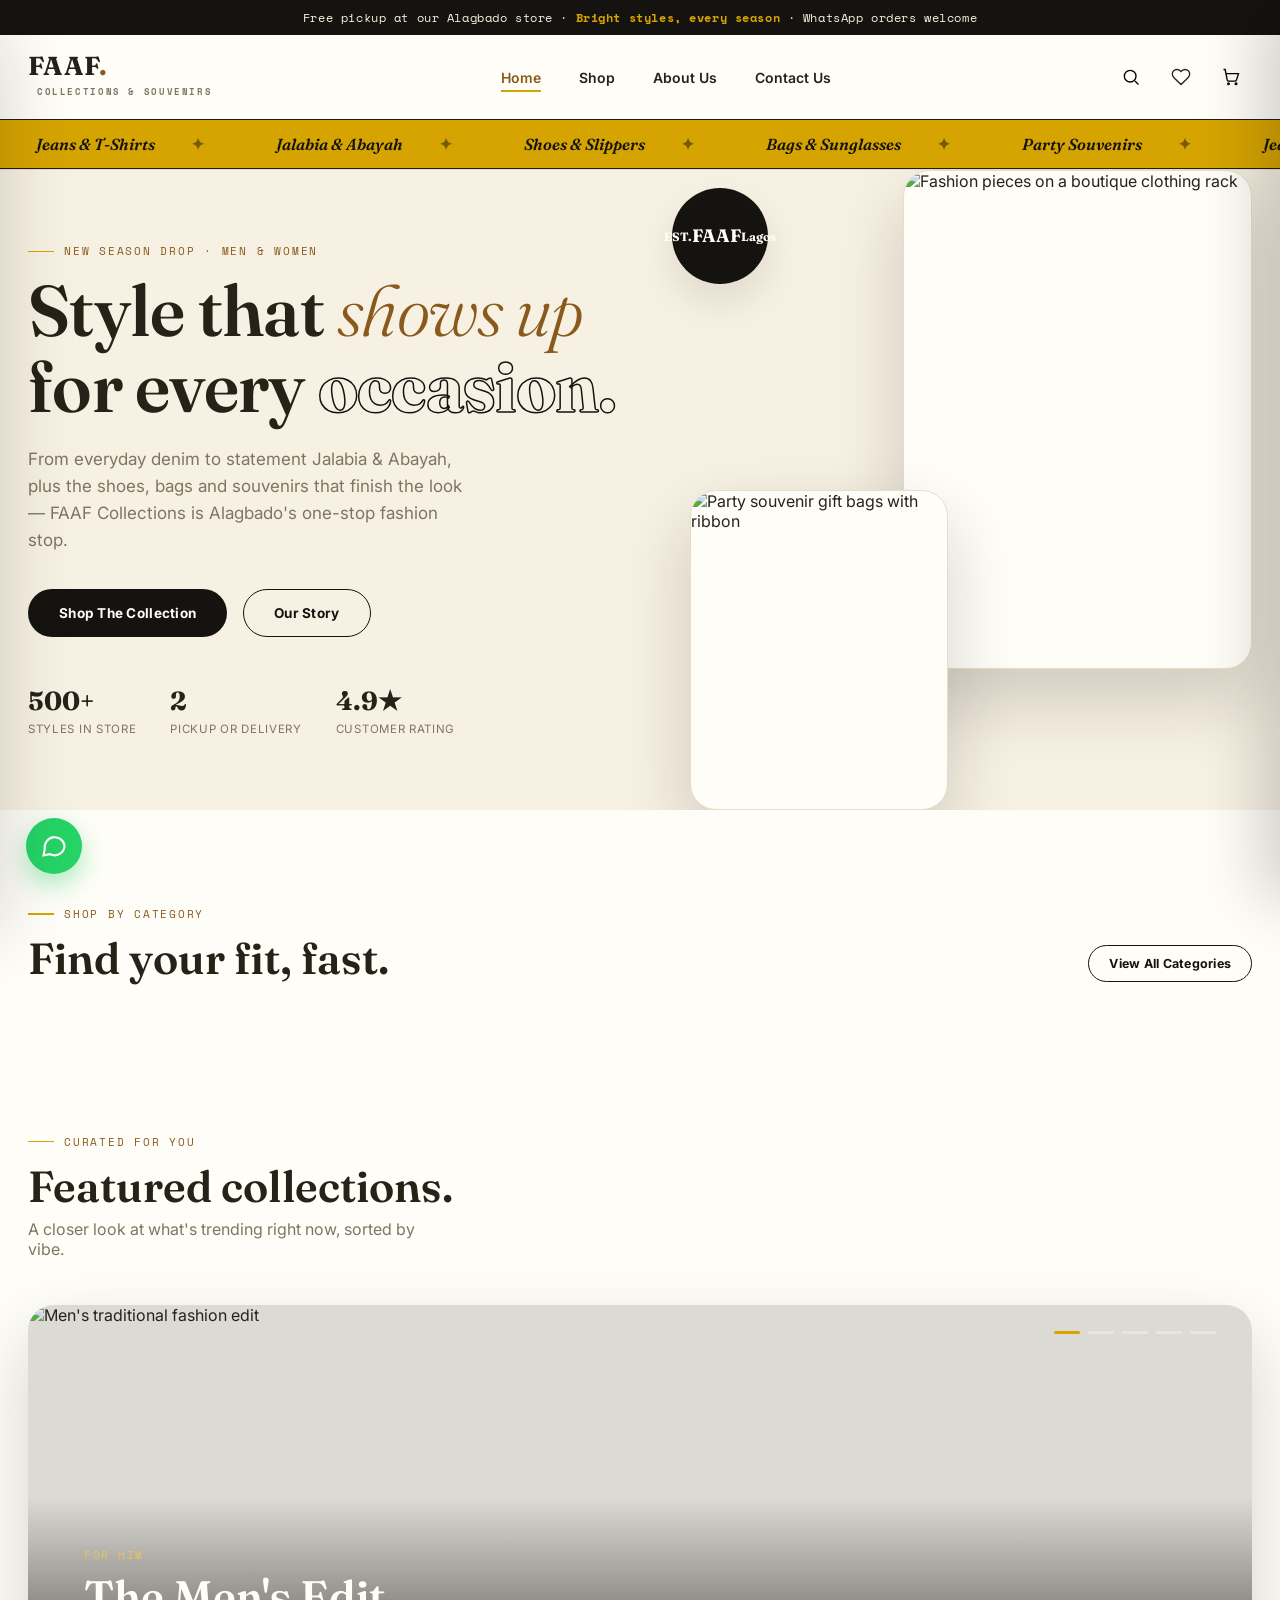
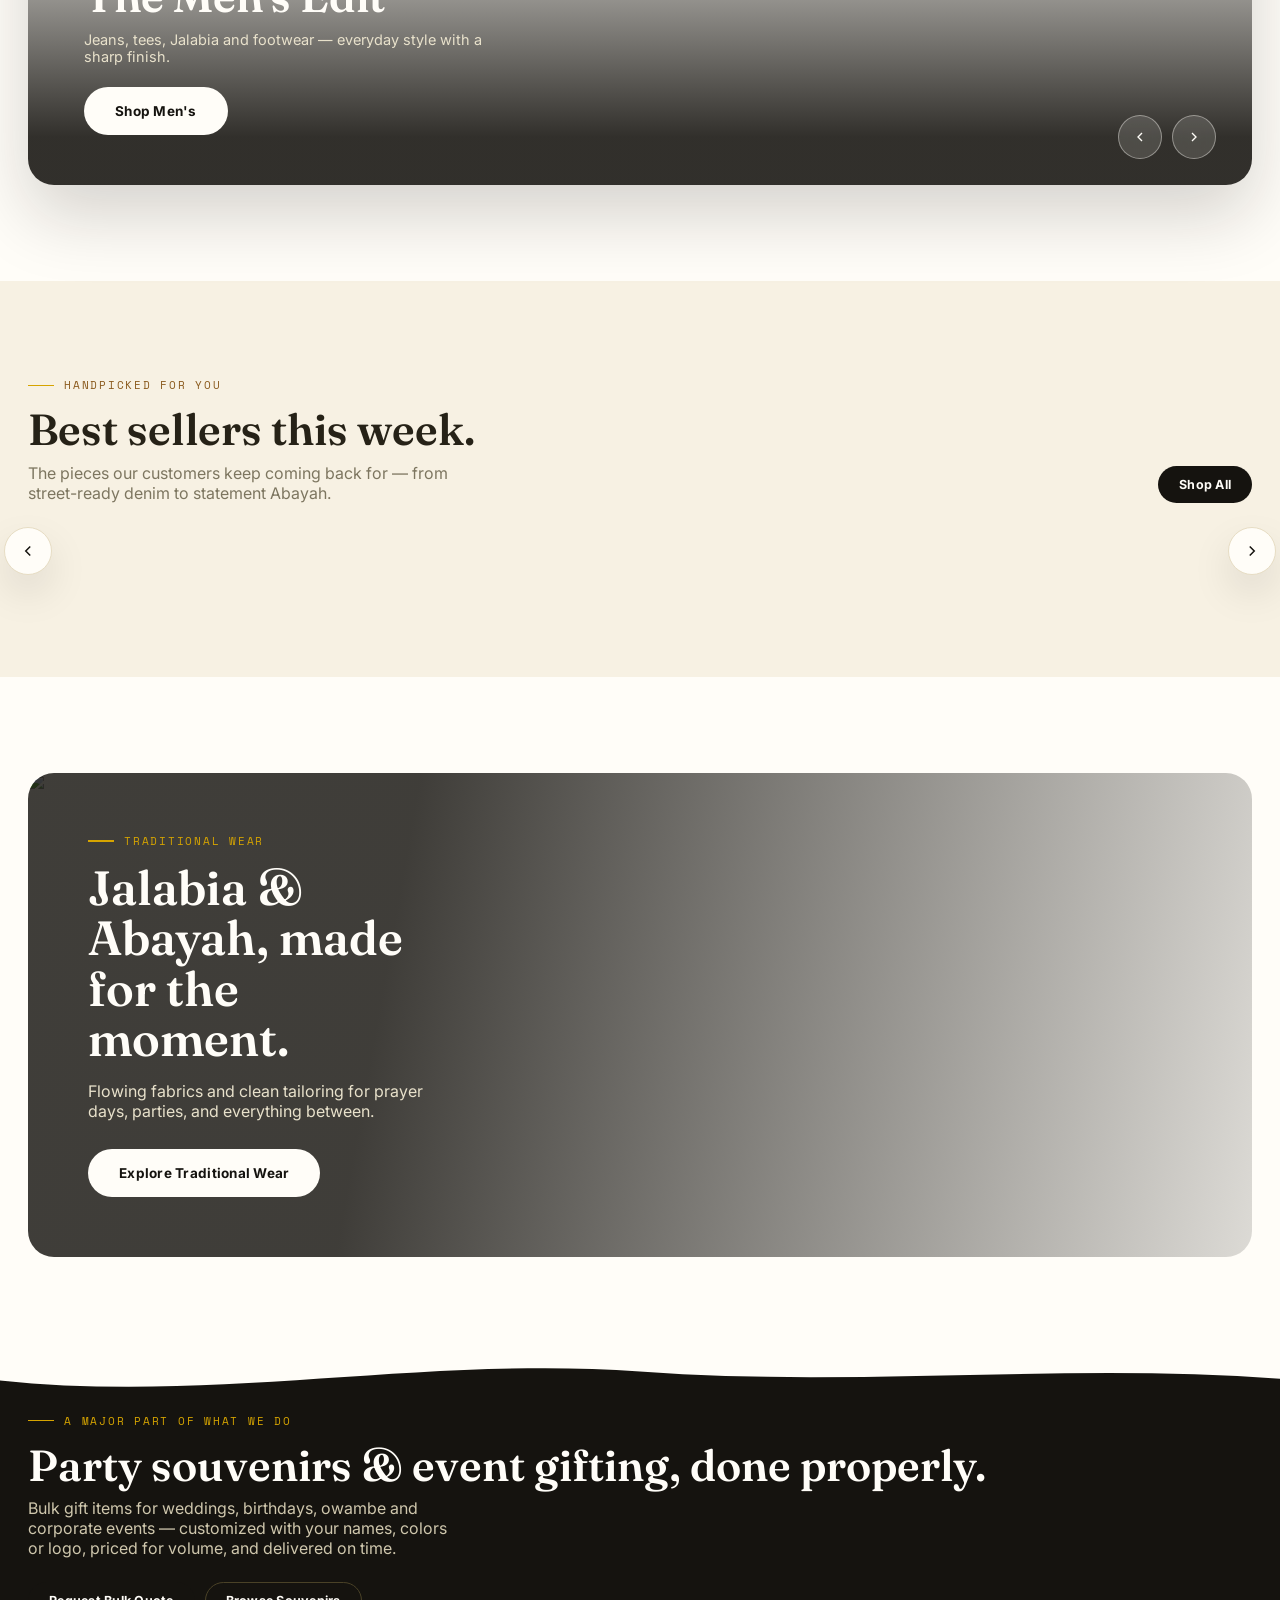
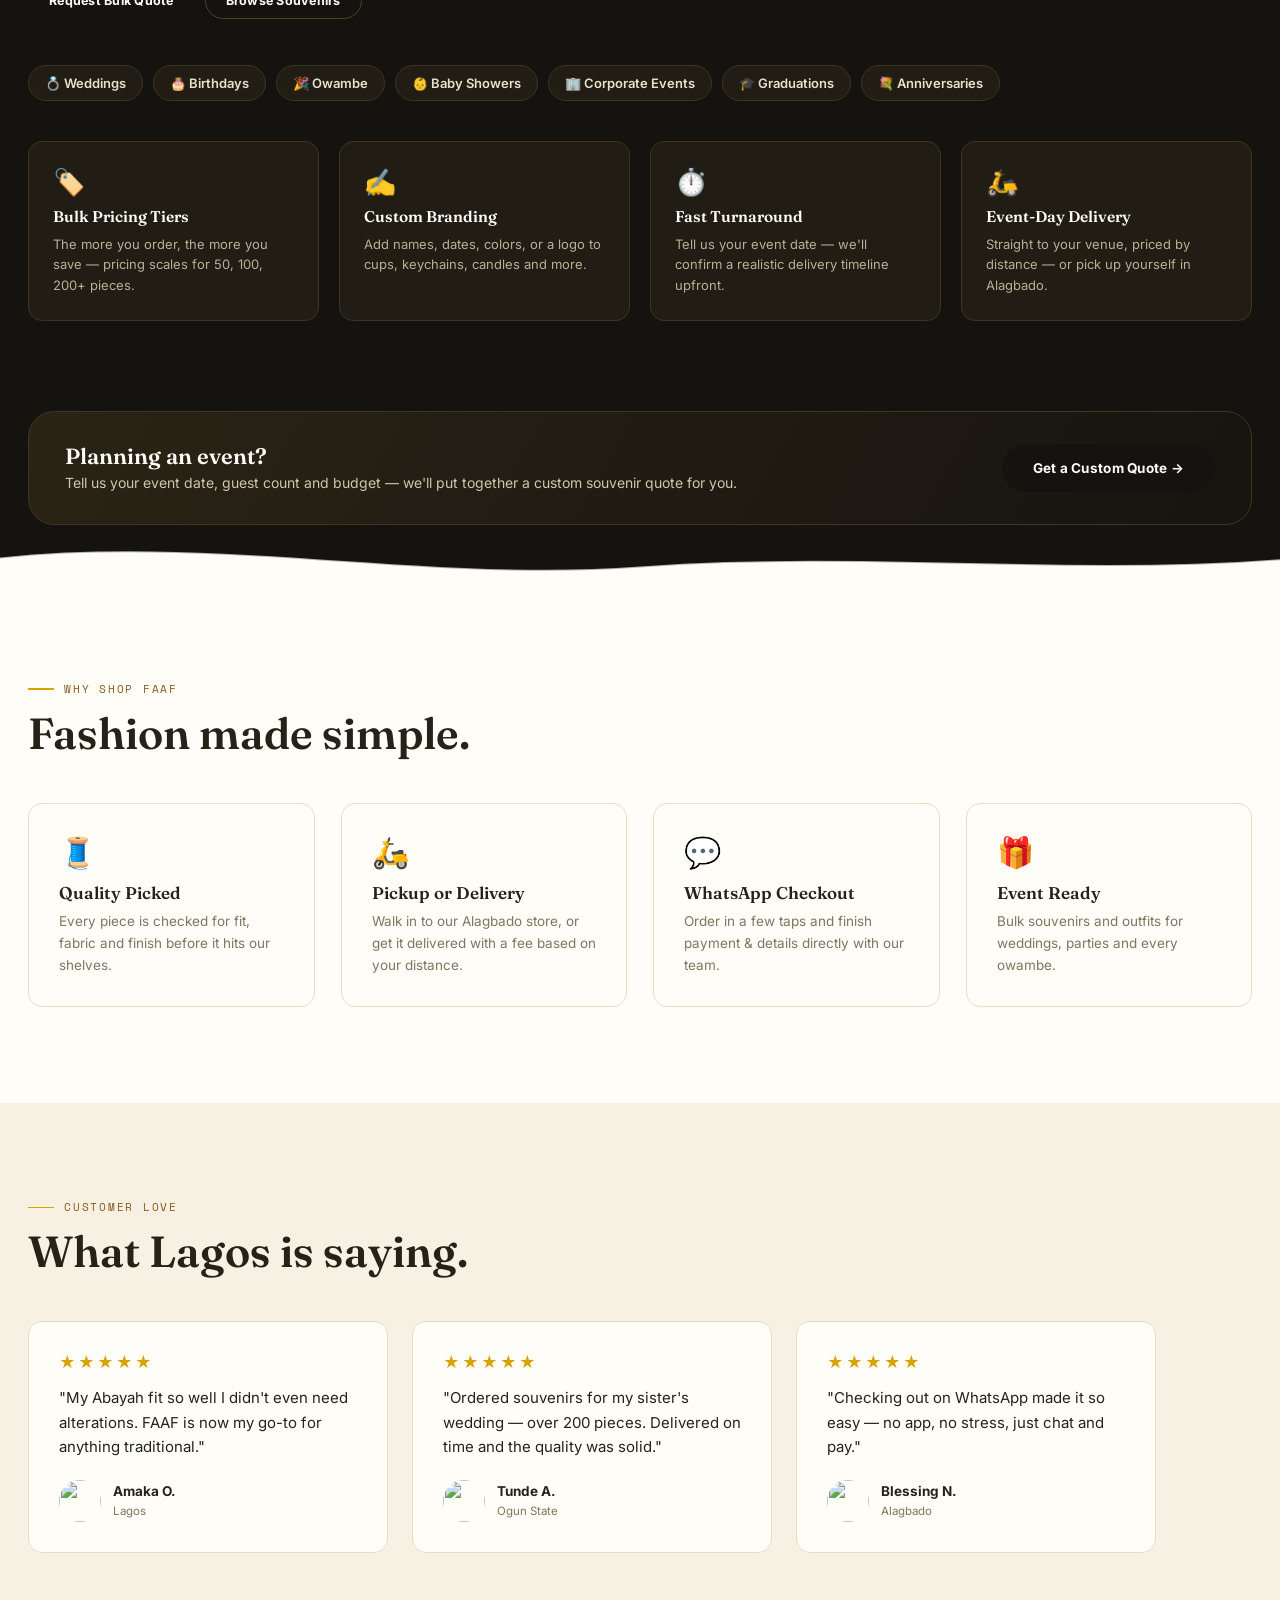
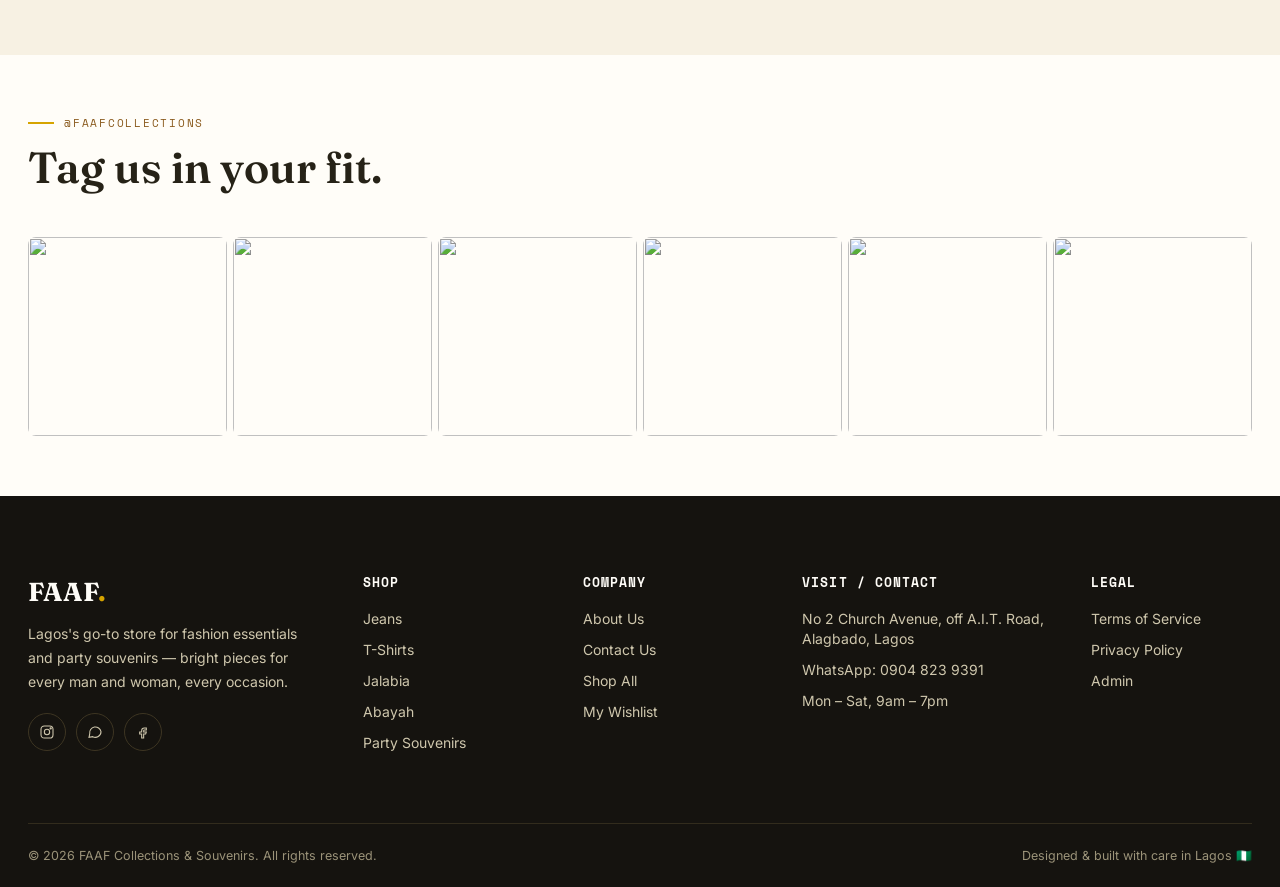
==== index.html @ 75ab6ef8 "Initial commit: Add website files" ====
<!DOCTYPE html>
<html lang="en">
<head>
<meta charset="UTF-8">
<meta name="viewport" content="width=device-width, initial-scale=1.0">
<title>FAAF Collections & Souvenirs — Fashion, Footwear & Party Souvenirs in Lagos</title>
<meta name="description" content="Shop jeans, t-shirts, jalabia, abayah, shoes, bags, sunglasses and party souvenirs for men and women. Pickup in Alagbado, Lagos or get it delivered.">
<link rel="icon" type="image/svg+xml" href="assets/images/favicon.svg">
<meta name="ga-measurement-id" content=""> <!-- paste your GA4 Measurement ID here, e.g. G-XXXXXXXXXX, to enable analytics -->
<link rel="preconnect" href="https://fonts.googleapis.com">
<link rel="stylesheet" href="assets/css/style.css">
</head>
<body>

<div class="page-loader" id="pageLoader">
  <div class="loader-mark">FAAF<span>.</span></div>
</div>

<div id="site-header" data-active="home"></div>

<!-- ============ HERO ============ -->
<section class="hero">
  <div class="container hero-grid">
    <div class="hero-copy">
      <div class="eyebrow">New Season Drop · Men &amp; Women</div>
      <h1>Style that <em>shows up</em><br>for every <span class="outline">occasion.</span></h1>
      <p class="lede">From everyday denim to statement Jalabia &amp; Abayah, plus the shoes, bags and souvenirs that finish the look — FAAF Collections is Alagbado's one-stop fashion stop.</p>
      <div class="hero-actions">
        <a href="shop.html" class="btn btn-gold">Shop The Collection</a>
        <a href="about.html" class="btn btn-outline">Our Story</a>
      </div>
      <div class="hero-stats">
        <div><b data-count-to="500" data-suffix="+">0+</b><span>Styles In Store</span></div>
        <div><b data-count-to="2" data-suffix="">0</b><span>Pickup or Delivery</span></div>
        <div><b data-count-to="4.9" data-suffix="★">0★</b><span>Customer Rating</span></div>
      </div>
    </div>
    <div class="hero-visual">
      <div class="hero-badge">EST.<b>FAAF</b>Lagos</div>
      <div class="hero-card c1"><img src="https://images.unsplash.com/photo-1445205170230-053b83016050?auto=format&fit=crop&w=900&q=80" alt="Fashion pieces on a boutique clothing rack"></div>
      <div class="hero-card c2"><img src="https://images.unsplash.com/photo-1765317269952-82ca1acdd2ca?auto=format&fit=crop&w=700&q=80" alt="Party souvenir gift bags with ribbon"></div>
    </div>
  </div>
</section>

<!-- ============ CATEGORIES ============ -->
<section class="section">
  <div class="container">
    <div class="section-head reveal">
      <div>
        <div class="eyebrow">Shop By Category</div>
        <h2>Find your fit, fast.</h2>
      </div>
      <a href="shop.html" class="btn btn-outline btn-sm">View All Categories</a>
    </div>
    <div class="cat-scroll reveal stagger-grid" id="categoryScroll">
      <!-- populated by JS -->
    </div>
  </div>
</section>

<!-- ============ FEATURED COLLECTIONS CAROUSEL ============ -->
<section class="section" style="padding-top:0;">
  <div class="container">
    <div class="section-head reveal">
      <div>
        <div class="eyebrow">Curated For You</div>
        <h2>Featured collections.</h2>
        <p>A closer look at what's trending right now, sorted by vibe.</p>
      </div>
    </div>
    <div class="collections-carousel reveal" id="collectionsCarousel">
      <div class="collection-slide active">
        <img src="https://images.unsplash.com/photo-1648329008114-bce0ec0b5950?auto=format&fit=crop&w=1400&q=80" alt="Men's traditional fashion edit">
        <div class="cs-content">
          <div class="cs-tag">For Him</div>
          <h3>The Men's Edit</h3>
          <p>Jeans, tees, Jalabia and footwear — everyday style with a sharp finish.</p>
          <a href="shop.html?gender=male" class="btn btn-white">Shop Men's</a>
        </div>
      </div>
      <div class="collection-slide">
        <img src="https://images.unsplash.com/photo-1747396206869-75ea57b325ce?auto=format&fit=crop&w=1400&q=80" alt="Women's short dress fashion edit">
        <div class="cs-content">
          <div class="cs-tag">For Her</div>
          <h3>The Women's Edit</h3>
          <p>Dresses, skirts, Abayah and accessories for every kind of day.</p>
          <a href="shop.html?gender=female" class="btn btn-white">Shop Women's</a>
        </div>
      </div>
      <div class="collection-slide">
        <img src="https://images.unsplash.com/photo-1629200468327-78bdb7e47c85?auto=format&fit=crop&w=1400&q=80" alt="Traditional wear collection">
        <div class="cs-content">
          <div class="cs-tag">Jalabia &amp; Abayah</div>
          <h3>Traditional Wear</h3>
          <p>Flowing fabrics and clean tailoring for prayer days and celebrations.</p>
          <a href="shop.html?category=abayah" class="btn btn-white">Explore Traditional</a>
        </div>
      </div>
      <div class="collection-slide">
        <img src="https://images.unsplash.com/photo-1603808033192-082d6919d3e1?auto=format&fit=crop&w=1400&q=80" alt="Footwear and accessories collection">
        <div class="cs-content">
          <div class="cs-tag">Finish The Look</div>
          <h3>Footwear &amp; Accessories</h3>
          <p>Shoes, slippers, bags and sunglasses to complete every outfit.</p>
          <a href="shop.html?category=shoes" class="btn btn-white">Shop Footwear</a>
        </div>
      </div>
      <div class="collection-slide">
        <img src="https://images.unsplash.com/photo-1531956531700-dc0ee0f1f9a5?auto=format&fit=crop&w=1400&q=80" alt="Party souvenirs and events collection">
        <div class="cs-content">
          <div class="cs-tag">For Your Event</div>
          <h3>Party Souvenirs &amp; Events</h3>
          <p>Bulk gifting, custom branding, and delivery straight to your venue.</p>
          <a href="shop.html?category=souvenirs" class="btn btn-white">Browse Souvenirs</a>
        </div>
      </div>

      <div class="collections-dots"></div>
      <div class="collections-nav">
        <button class="prev" aria-label="Previous collection"><svg width="16" height="16" viewBox="0 0 24 24" fill="none" stroke="currentColor" stroke-width="2"><path d="m15 18-6-6 6-6"/></svg></button>
        <button class="next" aria-label="Next collection"><svg width="16" height="16" viewBox="0 0 24 24" fill="none" stroke="currentColor" stroke-width="2"><path d="m9 18 6-6-6-6"/></svg></button>
      </div>
    </div>
  </div>
</section>

<!-- ============ FEATURED PRODUCTS CAROUSEL ============ -->
<section class="section bg-ivory">
  <div class="container">
    <div class="section-head reveal">
      <div>
        <div class="eyebrow">Handpicked For You</div>
        <h2>Best sellers this week.</h2>
        <p>The pieces our customers keep coming back for — from street-ready denim to statement Abayah.</p>
      </div>
      <a href="shop.html" class="btn btn-gold btn-sm">Shop All</a>
    </div>
    <div class="carousel-wrap reveal">
      <button class="carousel-arrow prev" id="featuredPrev" aria-label="Previous products">
        <svg viewBox="0 0 24 24" fill="none" stroke="currentColor" stroke-width="2"><path d="m15 18-6-6 6-6"/></svg>
      </button>
      <div class="carousel-track" id="featuredGrid">
        <!-- populated by JS -->
      </div>
      <button class="carousel-arrow next" id="featuredNext" aria-label="Next products">
        <svg viewBox="0 0 24 24" fill="none" stroke="currentColor" stroke-width="2"><path d="m9 18 6-6-6-6"/></svg>
      </button>
    </div>
    <div class="carousel-dots" id="featuredDots"></div>
  </div>
</section>

<!-- ============ PROMO BAND ============ -->
<section class="section">
  <div class="container">
    <div class="promo-band reveal">
      <img src="https://images.unsplash.com/photo-1649109669757-d69d5c38c1b9?auto=format&fit=crop&w=1400&q=80" alt="Jalabia and Abayah collection">
      <div class="content">
        <div class="eyebrow" style="color:var(--gold);">Traditional Wear</div>
        <h2>Jalabia &amp; Abayah, made for the moment.</h2>
        <p>Flowing fabrics and clean tailoring for prayer days, parties, and everything between.</p>
        <a href="shop.html?category=abayah" class="btn btn-white">Explore Traditional Wear</a>
      </div>
    </div>
  </div>
</section>

<!-- ============ SOUVENIRS & EVENTS ============ -->
<section class="section-tight bg-black souvenir-section" style="position:relative;overflow:hidden;">
  <svg class="section-divider-top" viewBox="0 0 1440 60" preserveAspectRatio="none" xmlns="http://www.w3.org/2000/svg">
    <path d="M0,32 C240,58 480,4 720,22 C960,40 1200,12 1440,30 L1440,0 L0,0 Z" fill="#fffdf8"></path>
  </svg>
  <div class="container">
    <div class="section-head reveal">
      <div>
        <div class="eyebrow">A Major Part Of What We Do</div>
        <h2 style="color:var(--white);">Party souvenirs &amp; event gifting, done properly.</h2>
        <p>Bulk gift items for weddings, birthdays, owambe and corporate events — customized with your names, colors or logo, priced for volume, and delivered on time.</p>
      </div>
      <div style="display:flex;gap:10px;flex-wrap:wrap;">
        <button class="btn btn-gold btn-sm" onclick="openQuoteModal()">Request Bulk Quote</button>
        <a href="shop.html?category=souvenirs" class="btn btn-outline btn-sm" style="border-color:#4a4227;color:var(--white);">Browse Souvenirs</a>
      </div>
    </div>

    <!-- Event type chips -->
    <div class="event-chip-row reveal">
      <span class="event-chip">💍 Weddings</span>
      <span class="event-chip">🎂 Birthdays</span>
      <span class="event-chip">🎉 Owambe</span>
      <span class="event-chip">👶 Baby Showers</span>
      <span class="event-chip">🏢 Corporate Events</span>
      <span class="event-chip">🎓 Graduations</span>
      <span class="event-chip">💐 Anniversaries</span>
    </div>

    <!-- Why souvenirs feature grid -->
    <div class="souvenir-features reveal stagger-grid">
      <div class="souvenir-feature">
        <div class="sf-icon">🏷️</div>
        <h4>Bulk Pricing Tiers</h4>
        <p>The more you order, the more you save — pricing scales for 50, 100, 200+ pieces.</p>
      </div>
      <div class="souvenir-feature">
        <div class="sf-icon">✍️</div>
        <h4>Custom Branding</h4>
        <p>Add names, dates, colors, or a logo to cups, keychains, candles and more.</p>
      </div>
      <div class="souvenir-feature">
        <div class="sf-icon">⏱️</div>
        <h4>Fast Turnaround</h4>
        <p>Tell us your event date — we'll confirm a realistic delivery timeline upfront.</p>
      </div>
      <div class="souvenir-feature">
        <div class="sf-icon">🛵</div>
        <h4>Event-Day Delivery</h4>
        <p>Straight to your venue, priced by distance — or pick up yourself in Alagbado.</p>
      </div>
    </div>

    <div class="product-grid reveal stagger-grid" id="souvenirGrid"></div>

    <div class="souvenir-cta reveal">
      <div>
        <h3 style="color:var(--white);font-size:22px;margin-bottom:6px;">Planning an event?</h3>
        <p style="color:#cfc7ad;font-size:14px;">Tell us your event date, guest count and budget — we'll put together a custom souvenir quote for you.</p>
      </div>
      <button class="btn btn-gold" onclick="openQuoteModal()">Get a Custom Quote →</button>
    </div>
  </div>
  <svg class="section-divider-bottom" viewBox="0 0 1440 60" preserveAspectRatio="none" xmlns="http://www.w3.org/2000/svg">
    <path d="M0,32 C240,58 480,4 720,22 C960,40 1200,12 1440,30 L1440,0 L0,0 Z" fill="#fffdf8"></path>
  </svg>
</section>

<!-- ============ WHY US ============ -->
<section class="section">
  <div class="container">
    <div class="section-head reveal">
      <div>
        <div class="eyebrow">Why Shop FAAF</div>
        <h2>Fashion made simple.</h2>
      </div>
    </div>
    <div class="product-grid reveal stagger-grid" style="grid-template-columns:repeat(4,1fr);">
      <div class="t-card" style="flex:none;">
        <div style="font-size:30px;margin-bottom:14px;">🧵</div>
        <h3 style="font-size:17px;margin-bottom:8px;">Quality Picked</h3>
        <p style="font-size:13.5px;color:var(--muted);">Every piece is checked for fit, fabric and finish before it hits our shelves.</p>
      </div>
      <div class="t-card" style="flex:none;">
        <div style="font-size:30px;margin-bottom:14px;">🛵</div>
        <h3 style="font-size:17px;margin-bottom:8px;">Pickup or Delivery</h3>
        <p style="font-size:13.5px;color:var(--muted);">Walk in to our Alagbado store, or get it delivered with a fee based on your distance.</p>
      </div>
      <div class="t-card" style="flex:none;">
        <div style="font-size:30px;margin-bottom:14px;">💬</div>
        <h3 style="font-size:17px;margin-bottom:8px;">WhatsApp Checkout</h3>
        <p style="font-size:13.5px;color:var(--muted);">Order in a few taps and finish payment &amp; details directly with our team.</p>
      </div>
      <div class="t-card" style="flex:none;">
        <div style="font-size:30px;margin-bottom:14px;">🎁</div>
        <h3 style="font-size:17px;margin-bottom:8px;">Event Ready</h3>
        <p style="font-size:13.5px;color:var(--muted);">Bulk souvenirs and outfits for weddings, parties and every owambe.</p>
      </div>
    </div>
  </div>
</section>

<!-- ============ TESTIMONIALS ============ -->
<section class="section bg-ivory">
  <div class="container">
    <div class="section-head reveal">
      <div>
        <div class="eyebrow">Customer Love</div>
        <h2>What Lagos is saying.</h2>
      </div>
    </div>
    <div class="testimonial-track reveal">
      <div class="t-card">
        <div class="stars">★★★★★</div>
        <p>"My Abayah fit so well I didn't even need alterations. FAAF is now my go-to for anything traditional."</p>
        <div class="who"><img src="https://images.unsplash.com/photo-1494790108377-be9c29b29330?auto=format&fit=crop&w=160&q=80" alt=""><div><b>Amaka O.</b><span>Lagos</span></div></div>
      </div>
      <div class="t-card">
        <div class="stars">★★★★★</div>
        <p>"Ordered souvenirs for my sister's wedding — over 200 pieces. Delivered on time and the quality was solid."</p>
        <div class="who"><img src="https://images.unsplash.com/photo-1500648767791-00dcc994a43e?auto=format&fit=crop&w=160&q=80" alt=""><div><b>Tunde A.</b><span>Ogun State</span></div></div>
      </div>
      <div class="t-card">
        <div class="stars">★★★★★</div>
        <p>"Checking out on WhatsApp made it so easy — no app, no stress, just chat and pay."</p>
        <div class="who"><img src="https://images.unsplash.com/photo-1534528741775-53994a69daeb?auto=format&fit=crop&w=160&q=80" alt=""><div><b>Blessing N.</b><span>Alagbado</span></div></div>
      </div>
    </div>
  </div>
</section>

<!-- ============ INSTAGRAM ============ -->
<section class="section-tight">
  <div class="container">
    <div class="section-head reveal">
      <div>
        <div class="eyebrow">@faafcollections</div>
        <h2>Tag us in your fit.</h2>
      </div>
    </div>
    <div class="insta-grid reveal stagger-grid">
      <a href="#"><img src="https://images.unsplash.com/photo-1602293589930-45aad59ba3ab?auto=format&fit=crop&w=500&q=80" alt=""></a>
      <a href="#"><img src="https://images.unsplash.com/photo-1581655353564-df123a1eb820?auto=format&fit=crop&w=500&q=80" alt=""></a>
      <a href="#"><img src="https://images.unsplash.com/photo-1747396206869-75ea57b325ce?auto=format&fit=crop&w=500&q=80" alt=""></a>
      <a href="#"><img src="https://images.unsplash.com/photo-1603808033192-082d6919d3e1?auto=format&fit=crop&w=500&q=80" alt=""></a>
      <a href="#"><img src="https://images.unsplash.com/photo-1598532163257-ae3c6b2524b6?auto=format&fit=crop&w=500&q=80" alt=""></a>
      <a href="#"><img src="https://images.unsplash.com/photo-1511499767150-a48a237f0083?auto=format&fit=crop&w=500&q=80" alt=""></a>
    </div>
  </div>
</section>

<div id="site-footer"></div>

<script src="assets/js/partials.js"></script>
<script src="assets/js/demo-data.js?v=static-demo-4"></script>
<script src="assets/js/main.js?v=static-demo-4"></script>
<script src="assets/js/cart.js"></script>
<script src="assets/js/wishlist.js"></script>
<script src="assets/js/carousel.js"></script>
<script>
window.addEventListener('load', () => {
  const loader = document.getElementById('pageLoader');
  if (!loader) return;
  setTimeout(() => loader.classList.add('hide'), 450);
  setTimeout(() => loader.remove(), 1100);
});
// Safety net: never let the loader block the page for more than 4s
setTimeout(() => {
  const loader = document.getElementById('pageLoader');
  if (loader) { loader.classList.add('hide'); setTimeout(() => loader.remove(), 700); }
}, 4000);
</script>
<script>
let homeInitialized = false;
async function initHomePage() {
  if (homeInitialized) return;
  homeInitialized = true;

  initFadeCarousel(document.querySelector('#collectionsCarousel'), { autoplayMs: 5500 });

  try {
    const { categories } = await apiGet('/categories.php');
    const catScroll = document.querySelector('#categoryScroll');
    if (catScroll) {
      catScroll.innerHTML = categories.map(c => `
        <a href="shop.html?category=${c.slug}" class="cat-card">
          <img src="${getFaafCategoryImage(c.slug, c.name)}" alt="${escapeHtml(c.name)}">
          <div class="label"><div class="name">${escapeHtml(c.name)}</div><div class="count">${c.product_count} ITEMS</div></div>
        </a>
      `).join('');
      initTiltHover('#categoryScroll .cat-card');
    }
  } catch (e) { console.error(e); }

  try {
    const { products } = await apiGet('/products.php?featured=1');
    const featured = products.slice(0, 8);
    renderProductGrid('#featuredGrid', featured);
    const track = document.querySelector('#featuredGrid');
    const carousel = initScrollCarousel(track, {
      prevBtn: document.querySelector('#featuredPrev'),
      nextBtn: document.querySelector('#featuredNext'),
      dotsWrap: document.querySelector('#featuredDots'),
    });
    carousel?.refresh(Math.max(1, featured.length - 2));
    initTiltHover('#featuredGrid .product-card');
  } catch (e) { console.error(e); }

  try {
    const { products } = await apiGet('/products.php?category=souvenirs');
    renderProductGrid('#souvenirGrid', products.slice(0, 4));
    initTiltHover('#souvenirGrid .product-card');
  } catch (e) { console.error(e); }
}

document.addEventListener('partialsReady', initHomePage);
document.addEventListener('DOMContentLoaded', () => setTimeout(initHomePage, 0));

function renderProductGrid(selector, products) {
  const grid = document.querySelector(selector);
  if (!grid) return;
  if (!products.length) {
    grid.innerHTML = `<div class="shop-empty" style="grid-column:1/-1;">No products yet — add some from the admin panel.</div>`;
    return;
  }
  grid.innerHTML = products.map(productCardHTML).join('');
}

function productCardHTML(p) {
  const img = p.image || `https://placehold.co/600x740/c9a227/15130f?text=${encodeURIComponent(p.name)}`;
  const altImg = p.images && p.images.length > 1 ? p.images[1] : '';
  const oos = p.stock !== undefined && p.stock <= 0;
  const lowStock = p.stock !== undefined && p.stock > 0 && p.stock <= 5;
  const wished = isWishlisted(p.id);
  return `
  <div class="product-card">
    <a href="product.html?slug=${p.slug}" class="frame ${oos ? 'is-oos' : ''}">
      <img class="main" src="${img}" alt="${escapeHtml(p.name)}">
      ${altImg ? `<img class="alt" src="${altImg}" alt="${escapeHtml(p.name)} alternate view">` : ''}
      ${p.is_new && !oos ? `<div class="product-tags"><span class="tag tag-new">New</span></div>` : ''}
      ${oos ? `<div class="product-tags"><span class="tag tag-oos">Sold Out</span></div>` : (p.compare_price ? `<div class="product-tags" style="left:auto;right:12px;"><span class="tag tag-sale">Sale</span></div>` : '')}
      ${!oos ? `
      <div class="product-quick">
        <button class="qa-btn" onclick="event.preventDefault();quickAddToCart(${p.id},'${escapeHtml(p.name).replace(/'/g, "\\'")}',${p.price},'${img}',this)">Quick Add</button>
      </div>` : ''}
    </a>
    <button class="wishlist-heart ${wished ? 'active' : ''}" onclick="event.preventDefault();toggleWishlist({product_id:${p.id},name:'${escapeHtml(p.name).replace(/'/g, "\\'")}',price:${p.price},image:'${img}',slug:'${p.slug}'},this)" aria-label="Save to wishlist">
      <svg viewBox="0 0 24 24" stroke-width="1.8"><path d="M20.8 4.6a5.5 5.5 0 0 0-7.8 0L12 5.6l-1-1a5.5 5.5 0 0 0-7.8 7.8l1 1L12 21l7.8-7.6 1-1a5.5 5.5 0 0 0 0-7.8Z"/></svg>
    </button>
    <div class="product-info">
      <div class="cat">${escapeHtml(p.category_name)}</div>
      <a href="product.html?slug=${p.slug}"><h3>${escapeHtml(p.name)}</h3></a>
      <div class="price">
        <span class="now">${formatCurrency(p.price)}</span>
        ${p.compare_price ? `<span class="was">${formatCurrency(p.compare_price)}</span>` : ''}
      </div>
      ${lowStock ? `<div class="low-stock-hint">Only ${p.stock} left</div>` : ''}
    </div>
  </div>`;
}

function quickAddToCart(id, name, price, image, originEl) {
  if (originEl) {
    const img = originEl.closest('.product-card')?.querySelector('img.main');
    if (img) flyToCart(img);
  }
  addToCart({ product_id: id, name, price, image, quantity: 1 });
}
</script>
</body>
</html>
---- assets/css/style.css ----
/* =====================================================
   FAAF Collections & Souvenirs — Design System
   Palette: gold / ivory-white / black — bright, never dark-mode
   Display: Fraunces (editorial serif) · Body: Inter · Labels: Space Mono
   ===================================================== */

@import url('https://fonts.googleapis.com/css2?family=Fraunces:ital,opsz,wght@0,9..144,300;0,9..144,500;0,9..144,600;0,9..144,700;0,9..144,900;1,9..144,500&family=Inter:wght@400;500;600;700;800&family=Space+Mono:wght@400;700&display=swap');

:root{
  --gold:#d6a400;
  --gold-light:#e7c25c;
  --gold-deep:#8a5a1d;
  --black:#15130f;
  --black-soft:#211d15;
  --white:#fffdf8;
  --ivory:#f7f1e3;
  --ivory-deep:#efe6cd;
  --border:#e7ddc4;
  --text:#262217;
  --muted:#7d7660;
  --danger:#c0392b;
  --success:#1e8449;

  --font-display:'Fraunces', Georgia, serif;
  --font-body:'Inter', -apple-system, 'Segoe UI', sans-serif;
  --font-mono:'Space Mono', monospace;

  --radius-sm:6px;
  --radius:14px;
  --radius-lg:26px;
  --shadow-sm:0 2px 10px rgba(21,19,15,.06);
  --shadow:0 18px 40px rgba(21,19,15,.10);
  --shadow-lg:0 30px 70px rgba(21,19,15,.18);
  --ease:cubic-bezier(.22,1,.36,1);
}

*,*::before,*::after{box-sizing:border-box;}
html{scroll-behavior:smooth;}
body{
  margin:0;
  font-family:var(--font-body);
  background:var(--white);
  color:var(--text);
  -webkit-font-smoothing:antialiased;
  overflow-x:hidden;
}
img{max-width:100%;display:block;}
a{color:inherit;text-decoration:none;}
ul{list-style:none;margin:0;padding:0;}
button{font-family:inherit;}
h1,h2,h3,h4{font-family:var(--font-display);margin:0;line-height:1.05;font-weight:600;}
p{margin:0;}

@media (prefers-reduced-motion: reduce){
  *{animation-duration:.001ms !important;animation-iteration-count:1 !important;transition-duration:.001ms !important;scroll-behavior:auto !important;}
}

:focus-visible{outline:2.5px solid var(--gold-deep);outline-offset:3px;border-radius:4px;}

.container{max-width:1280px;margin:0 auto;padding:0 28px;}
.eyebrow{
  font-family:var(--font-mono);
  font-size:11px;
  letter-spacing:.16em;
  text-transform:uppercase;
  color:var(--gold-deep);
  display:flex;align-items:center;gap:10px;
  margin-bottom:14px;
}
.eyebrow::before{content:'';width:26px;height:1.5px;background:var(--gold);}

/* ---------- Buttons ---------- */
.btn{
  display:inline-flex;align-items:center;justify-content:center;gap:8px;
  font-weight:700;font-size:13.5px;letter-spacing:.02em;
  padding:15px 30px;border-radius:100px;border:1.5px solid transparent;
  cursor:pointer;transition:transform .35s var(--ease), background .25s, color .25s, box-shadow .25s, border-color .25s;
  white-space:nowrap;
}
.btn-gold{background:var(--black);color:var(--white);}
.btn-gold:hover{background:var(--gold-deep);color:var(--white);transform:translateY(-2px);box-shadow:var(--shadow);}
.btn-outline{background:transparent;color:var(--black);border-color:var(--black);}
.btn-outline:hover{background:var(--black);color:var(--white);transform:translateY(-2px);}
.btn-white{background:var(--white);color:var(--black);}
.btn-white:hover{background:var(--gold);color:var(--black);transform:translateY(-2px);}
.btn-block{width:100%;}
.btn-sm{padding:10px 20px;font-size:12.5px;}
.btn:disabled{opacity:.5;cursor:not-allowed;transform:none !important;}

/* ---------- Top utility bar ---------- */
.topbar{
  background:var(--black);color:var(--ivory);
  font-family:var(--font-mono);font-size:11.5px;letter-spacing:.05em;
  text-align:center;padding:9px 16px;
}
.topbar b{color:var(--gold);}

/* ---------- Header ---------- */
.site-header{
  position:sticky;top:0;z-index:1000;
  background:rgba(255,253,248,.86);
  backdrop-filter:blur(14px);
  -webkit-backdrop-filter:blur(14px);
  border-bottom:1px solid var(--border);
  transition:box-shadow .3s;
}
.site-header.scrolled{box-shadow:0 6px 24px rgba(21,19,15,.07);}
.header-row{display:flex;align-items:center;justify-content:space-between;height:84px;}
.logo{display:flex;flex-direction:column;line-height:1;}
.logo .mark{font-family:var(--font-display);font-weight:700;font-size:26px;letter-spacing:.01em;}
.logo .mark span{color:var(--gold-deep);}
.logo .tag{font-family:var(--font-mono);font-size:9px;letter-spacing:.18em;color:var(--muted);margin-top:3px;text-transform:uppercase;}
.main-nav{display:flex;gap:38px;}
.main-nav a{
  font-size:14px;font-weight:600;position:relative;padding:6px 0;color:var(--text);
}
.main-nav a::after{
  content:'';position:absolute;left:0;bottom:0;width:0;height:2px;background:var(--gold);transition:width .3s var(--ease);
}
.main-nav a:hover::after,.main-nav a.active::after{width:100%;}
.main-nav a.active{color:var(--gold-deep);}
.header-actions{display:flex;align-items:center;gap:8px;}
.icon-btn{
  width:42px;height:42px;border-radius:50%;display:flex;align-items:center;justify-content:center;
  background:transparent;border:1.5px solid transparent;cursor:pointer;position:relative;transition:.25s;
}
.icon-btn:hover{background:var(--ivory);border-color:var(--border);}
.icon-btn svg{width:20px;height:20px;}
.badge-count{
  position:absolute;top:-2px;right:-2px;background:var(--gold);color:var(--black);
  font-size:10px;font-weight:800;width:18px;height:18px;border-radius:50%;
  display:flex;align-items:center;justify-content:center;border:2px solid var(--white);
}
.burger{display:none;}

/* search overlay */
.search-overlay{
  position:fixed;inset:0;background:rgba(21,19,15,.55);z-index:2000;
  display:flex;align-items:flex-start;justify-content:center;padding-top:12vh;
  opacity:0;pointer-events:none;transition:opacity .3s;
}
.search-overlay.open{opacity:1;pointer-events:all;}
.search-box{background:var(--white);width:90%;max-width:640px;border-radius:var(--radius);padding:10px;box-shadow:var(--shadow-lg);transform:translateY(-16px);transition:transform .35s var(--ease);}
.search-overlay.open .search-box{transform:translateY(0);}
.search-box input{width:100%;border:none;font-size:20px;font-family:var(--font-display);padding:16px 18px;outline:none;}
.search-close{position:absolute;top:24px;right:5%;color:var(--white);font-size:14px;cursor:pointer;}

/* ---------- Marquee (signature element) ---------- */
.marquee{
  background:var(--gold);overflow:hidden;white-space:nowrap;border-top:1px solid var(--black-soft);border-bottom:1px solid var(--black-soft);
}
.marquee-track{display:inline-flex;animation:marquee 32s linear infinite;}
.marquee-track span{
  font-family:var(--font-display);font-style:italic;font-weight:600;font-size:16px;color:var(--black);
  padding:14px 36px;display:inline-flex;align-items:center;gap:36px;
}
.marquee-track span::after{content:'✦';color:var(--black);opacity:.5;font-style:normal;}
@keyframes marquee{0%{transform:translateX(0);}100%{transform:translateX(-50%);}}

/* ---------- Hero ---------- */
.hero{position:relative;background:var(--ivory);overflow:hidden;}
.hero-grid{display:grid;grid-template-columns:1.05fr .95fr;align-items:center;min-height:640px;gap:40px;}
.hero-copy{padding:60px 0;position:relative;z-index:2;}
.hero-copy h1{font-size:clamp(40px,5.6vw,76px);font-weight:600;letter-spacing:-.01em;}
.hero-copy h1 em{font-style:italic;font-weight:300;color:var(--gold-deep);}
.hero-copy h1 .outline{
  -webkit-text-stroke:1.5px var(--black);color:transparent;font-weight:700;
}
.hero-copy p.lede{font-size:17px;color:var(--muted);max-width:440px;margin:22px 0 34px;line-height:1.6;}
.hero-actions{display:flex;gap:16px;align-items:center;flex-wrap:wrap;}
.hero-stats{display:flex;gap:34px;margin-top:48px;}
.hero-stats div b{font-family:var(--font-display);font-size:26px;display:block;}
.hero-stats div span{font-size:11.5px;color:var(--muted);text-transform:uppercase;letter-spacing:.06em;}

.hero-visual{position:relative;height:100%;min-height:560px;}
.hero-card{
  position:absolute;border-radius:var(--radius-lg);overflow:hidden;box-shadow:var(--shadow-lg);
  background:var(--white);border:1px solid var(--border);
}
.hero-card img{width:100%;height:100%;object-fit:cover;}
.hero-card.c1{width:62%;height:78%;top:0;right:0;animation:floatY 7s ease-in-out infinite;}
.hero-card.c2{width:46%;height:50%;bottom:0;left:0;z-index:3;animation:floatY 8s ease-in-out infinite 1s;}
.hero-badge{
  position:absolute;top:18px;left:-18px;background:var(--black);color:var(--white);
  padding:14px 18px;border-radius:50%;width:96px;height:96px;display:flex;align-items:center;justify-content:center;
  text-align:center;font-family:var(--font-display);font-size:12px;font-weight:700;line-height:1.25;z-index:4;
  box-shadow:var(--shadow);animation:spin 14s linear infinite;
}
.hero-badge b{display:block;font-size:18px;}
@keyframes spin{to{transform:rotate(360deg);}}
@keyframes floatY{0%,100%{transform:translateY(0);}50%{transform:translateY(-14px);}}

/* ---------- Section heads ---------- */
.section{padding:96px 0;}
.section-tight{padding:60px 0;}
.section-head{display:flex;justify-content:space-between;align-items:flex-end;margin-bottom:46px;gap:24px;flex-wrap:wrap;}
.section-head h2{font-size:clamp(28px,3.4vw,44px);}
.section-head p{color:var(--muted);max-width:420px;margin-top:10px;}
.bg-ivory{background:var(--ivory);}
.bg-black{background:var(--black);color:var(--white);}
.bg-black .eyebrow{color:var(--gold);}
.bg-black .section-head p{color:#cfc7ad;}

/* ---------- Category chips ---------- */
.cat-scroll{display:flex;gap:18px;overflow-x:auto;padding-bottom:10px;scrollbar-width:none;}
.cat-scroll::-webkit-scrollbar{display:none;}
.cat-card{
  flex:0 0 200px;height:250px;border-radius:var(--radius);position:relative;overflow:hidden;
  cursor:pointer;box-shadow:var(--shadow-sm);transition:transform .4s var(--ease), box-shadow .4s;
}
.cat-card:hover{transform:translateY(-8px);box-shadow:var(--shadow);}
.cat-card img{width:100%;height:100%;object-fit:cover;transition:transform .6s var(--ease);}
.cat-card:hover img{transform:scale(1.08);}
.cat-card::after{content:'';position:absolute;inset:0;background:linear-gradient(0deg,rgba(21,19,15,.78),rgba(21,19,15,0) 55%);}
.cat-card .label{position:absolute;left:16px;bottom:16px;z-index:2;color:var(--white);}
.cat-card .label .name{font-family:var(--font-display);font-size:19px;font-weight:600;}
.cat-card .label .count{font-family:var(--font-mono);font-size:10.5px;color:var(--gold-light);letter-spacing:.05em;}

/* ---------- Product cards ---------- */
.product-grid{display:grid;grid-template-columns:repeat(4,1fr);gap:26px;}
.product-card{position:relative;}
.product-card .frame{
  position:relative;border-radius:var(--radius);overflow:hidden;background:var(--ivory);aspect-ratio:1/1;
  box-shadow:var(--shadow-sm);
}
.product-card img{width:100%;height:100%;object-fit:cover;transition:transform .6s var(--ease), opacity .4s;}
.product-card img.alt{position:absolute;inset:0;opacity:0;}
.product-card:hover img.alt{opacity:1;}
.product-card:hover img.main{transform:scale(1.04);}
.product-tags{position:absolute;top:12px;left:12px;display:flex;gap:6px;z-index:2;}
.tag{font-family:var(--font-mono);font-size:9.5px;letter-spacing:.05em;padding:5px 9px;border-radius:30px;font-weight:700;text-transform:uppercase;}
.tag-new{background:var(--black);color:var(--white);}
.tag-sale{background:var(--gold);color:var(--black);}
.tag-oos{background:#5a5346;color:#fff;}
.low-stock-hint{color:#c0392b;font-size:11px;font-weight:700;margin-top:3px;}
.frame.is-oos img{opacity:.5;filter:grayscale(.3);}
.frame.is-oos::after{
  content:'Out of Stock';position:absolute;inset:0;display:flex;align-items:center;justify-content:center;
  background:rgba(21,19,15,.15);color:var(--white);font-family:var(--font-mono);font-size:11px;letter-spacing:.08em;
  text-transform:uppercase;font-weight:700;z-index:2;
}
.product-quick{
  position:absolute;left:12px;right:12px;bottom:12px;z-index:2;
  display:flex;gap:8px;opacity:0;transform:translateY(10px);transition:.35s var(--ease);
}
.product-card:hover .product-quick{opacity:1;transform:translateY(0);}
.wishlist-heart{
  position:absolute;top:12px;right:12px;z-index:3;width:34px;height:34px;border-radius:50%;
  background:rgba(255,253,248,.92);border:none;cursor:pointer;display:flex;align-items:center;justify-content:center;
  transition:.2s;box-shadow:var(--shadow-sm);
}
.wishlist-heart svg{width:16px;height:16px;stroke:var(--black);fill:none;transition:.2s;}
.wishlist-heart:hover{background:var(--white);transform:scale(1.08);}
.wishlist-heart.active svg{fill:#c0392b;stroke:#c0392b;}
.wishlist-heart.active{animation:heartPop .35s ease;}
@keyframes heartPop{0%{transform:scale(1);}40%{transform:scale(1.3);}100%{transform:scale(1);}}
.qa-btn{
  flex:1;background:var(--white);color:var(--black);border:none;border-radius:30px;padding:11px;font-size:12px;font-weight:700;cursor:pointer;
  display:flex;align-items:center;justify-content:center;gap:6px;transition:.25s;box-shadow:var(--shadow-sm);
}
.qa-btn:hover{background:var(--black);color:var(--white);}
.qa-btn.icon-only{flex:0 0 42px;}
.product-info{padding:16px 2px 0;}
.product-info .cat{font-family:var(--font-mono);font-size:10px;text-transform:uppercase;color:var(--muted);letter-spacing:.05em;}
.product-info h3{font-size:16px;font-weight:600;margin:5px 0 7px;}
.product-info .price{display:flex;gap:8px;align-items:baseline;}
.product-info .price .now{font-weight:700;font-size:15px;}
.product-info .price .was{font-size:13px;color:var(--muted);text-decoration:line-through;}

@media(max-width:1100px){.product-grid{grid-template-columns:repeat(3,1fr);}}
@media(max-width:760px){.product-grid{grid-template-columns:repeat(2,1fr);}.product-grid.cols-shop{gap:14px;}}

/* ---------- Promo / lookbook band ---------- */
.promo-band{
  position:relative;border-radius:var(--radius-lg);overflow:hidden;min-height:420px;
  display:flex;align-items:center;color:var(--white);
}
.promo-band img{position:absolute;inset:0;width:100%;height:100%;object-fit:cover;z-index:0;}
.promo-band::before{content:'';position:absolute;inset:0;background:linear-gradient(100deg,rgba(21,19,15,.82) 30%,rgba(21,19,15,.15));z-index:1;}
.promo-band .content{position:relative;z-index:2;padding:60px;max-width:480px;}
.promo-band h2{font-size:clamp(30px,4vw,48px);color:var(--white);margin-bottom:16px;}
.promo-band p{color:#e8e1cb;margin-bottom:28px;}

/* ---------- Testimonials ---------- */
.testimonial-track{display:flex;gap:24px;overflow-x:auto;scroll-snap-type:x mandatory;padding-bottom:6px;scrollbar-width:none;}
.testimonial-track::-webkit-scrollbar{display:none;}
.t-card{
  flex:0 0 360px;scroll-snap-align:start;background:var(--white);border:1px solid var(--border);
  border-radius:var(--radius);padding:30px;
}
.t-card .stars{color:var(--gold);letter-spacing:2px;margin-bottom:14px;}
.t-card p{font-size:15px;line-height:1.65;color:var(--text);}
.t-card .who{display:flex;align-items:center;gap:12px;margin-top:20px;}
.t-card .who img{width:42px;height:42px;border-radius:50%;object-fit:cover;}
.t-card .who b{font-size:13.5px;display:block;}
.t-card .who span{font-size:11.5px;color:var(--muted);}

/* ---------- Newsletter / Instagram ---------- */
.insta-grid{display:grid;grid-template-columns:repeat(6,1fr);gap:6px;}
.insta-grid a{position:relative;aspect-ratio:1;overflow:hidden;border-radius:8px;}
.insta-grid img{width:100%;height:100%;object-fit:cover;transition:.5s var(--ease);}
.insta-grid a:hover img{transform:scale(1.1);}
.insta-grid a::after{content:'♡ view';position:absolute;inset:0;background:rgba(201,162,39,.85);color:var(--black);
  display:flex;align-items:center;justify-content:center;font-family:var(--font-mono);font-size:11px;opacity:0;transition:.3s;font-weight:700;}
.insta-grid a:hover::after{opacity:1;}
@media(max-width:760px){.insta-grid{grid-template-columns:repeat(3,1fr);}}

/* ---------- Footer ---------- */
.site-footer{background:var(--black);color:#cfc7ad;padding:80px 0 0;}
.footer-grid{display:grid;grid-template-columns:1.3fr .8fr .8fr 1.1fr .7fr;gap:36px;padding-bottom:60px;border-bottom:1px solid #322c1d;}
.footer-grid h4{color:var(--white);font-size:13px;text-transform:uppercase;letter-spacing:.08em;margin-bottom:18px;font-family:var(--font-mono);}
.footer-grid ul li{margin-bottom:11px;}
.footer-grid a{font-size:14px;color:#cfc7ad;transition:.2s;}
.footer-grid a:hover{color:var(--gold);}
.footer-logo{font-family:var(--font-display);font-size:26px;color:var(--white);font-weight:700;margin-bottom:14px;}
.footer-logo span{color:var(--gold);}
.footer-bottom{display:flex;justify-content:space-between;align-items:center;padding:24px 0;font-size:12.5px;color:#9b9379;flex-wrap:wrap;gap:10px;}
.social-row{display:flex;gap:10px;}
.social-row a{width:38px;height:38px;border-radius:50%;border:1px solid #3d3522;display:flex;align-items:center;justify-content:center;transition:.25s;}
.social-row a:hover{background:var(--gold);border-color:var(--gold);color:var(--black);}

/* ---------- Cart Drawer ---------- */
.overlay-dim{position:fixed;inset:0;background:rgba(21,19,15,.5);z-index:2998;opacity:0;pointer-events:none;transition:opacity .35s;}
.overlay-dim.open{opacity:1;pointer-events:all;}
.cart-drawer{
  position:fixed;top:0;right:0;height:100%;width:430px;max-width:92vw;background:var(--white);z-index:2999;
  box-shadow:-20px 0 60px rgba(0,0,0,.18);transform:translateX(100%);transition:transform .45s var(--ease);
  display:flex;flex-direction:column;
}
.cart-drawer.open{transform:translateX(0);}
.cart-head{padding:24px 26px;border-bottom:1px solid var(--border);display:flex;justify-content:space-between;align-items:center;}
.cart-head h3{font-size:20px;}
.cart-close{cursor:pointer;width:36px;height:36px;border-radius:50%;display:flex;align-items:center;justify-content:center;}
.cart-close:hover{background:var(--ivory);}
.cart-items{flex:1;overflow-y:auto;padding:18px 26px;}
.cart-line{display:flex;gap:14px;padding:16px 0;border-bottom:1px solid var(--border);}
.cart-line img{width:78px;height:92px;object-fit:cover;border-radius:8px;background:var(--ivory);}
.cart-line .info{flex:1;}
.cart-line .info h4{font-size:14.5px;font-weight:600;margin-bottom:4px;}
.cart-line .meta{font-size:12px;color:var(--muted);margin-bottom:8px;}
.qty-stepper{display:inline-flex;align-items:center;border:1px solid var(--border);border-radius:30px;}
.qty-stepper button{width:26px;height:26px;border:none;background:none;cursor:pointer;font-size:14px;}
.qty-stepper span{width:26px;text-align:center;font-size:13px;font-weight:600;}
.line-remove{font-size:11px;color:var(--muted);text-decoration:underline;cursor:pointer;margin-left:10px;}
.line-price{font-weight:700;font-size:14px;white-space:nowrap;}
.cart-empty{text-align:center;padding:60px 20px;color:var(--muted);}
.cart-empty svg{width:54px;height:54px;color:var(--border);margin-bottom:14px;}
.cart-foot{padding:22px 26px 28px;border-top:1px solid var(--border);}
.cart-row{display:flex;justify-content:space-between;font-size:14px;margin-bottom:10px;color:var(--muted);}
.cart-row.total{font-size:18px;font-weight:800;color:var(--text);margin:14px 0 18px;}

/* ---------- Checkout modal ---------- */
.modal-overlay{position:fixed;inset:0;background:rgba(21,19,15,.55);z-index:3100;display:flex;align-items:center;justify-content:center;opacity:0;pointer-events:none;transition:opacity .3s;padding:20px;}
.modal-overlay.open{opacity:1;pointer-events:all;}
.modal-box{background:var(--white);border-radius:var(--radius-lg);max-width:520px;width:100%;max-height:88vh;overflow-y:auto;padding:36px;transform:scale(.94);transition:transform .35s var(--ease);}
.modal-overlay.open .modal-box{transform:scale(1);}
.modal-box h3{font-size:24px;margin-bottom:6px;}
.modal-box .sub{color:var(--muted);font-size:13.5px;margin-bottom:24px;}
.field{margin-bottom:16px;}
.field label{display:block;font-size:12px;font-weight:700;color:var(--muted);margin-bottom:6px;text-transform:uppercase;letter-spacing:.03em;}
.field input,.field textarea{width:100%;padding:13px 14px;border:1.5px solid var(--border);border-radius:10px;font-size:14.5px;font-family:inherit;transition:.2s;}
.field input:focus,.field textarea:focus{border-color:var(--gold);}
.fulfillment-toggle{display:flex;gap:10px;margin-bottom:18px;}
.fulfillment-toggle button{
  flex:1;padding:16px;border-radius:12px;border:1.5px solid var(--border);background:var(--white);cursor:pointer;
  display:flex;flex-direction:column;align-items:center;gap:6px;transition:.2s;
}
.fulfillment-toggle button.active{border-color:var(--gold);background:#fdf8ea;}
.fulfillment-toggle button b{font-size:13.5px;}
.fulfillment-toggle button span{font-size:11px;color:var(--muted);}
.distance-result{
  background:var(--ivory);border-radius:10px;padding:14px 16px;font-size:13px;margin-bottom:16px;display:none;
}
.distance-result.show{display:block;}
.distance-result .fee{font-weight:800;font-size:16px;color:var(--text);}
.field-error{color:var(--danger);font-size:12.5px;margin-top:-10px;margin-bottom:14px;display:none;}
.field-error.show{display:block;}
.coupon-row{display:flex;gap:8px;margin-bottom:8px;}
.coupon-row input{flex:1;padding:11px 14px;border:1.5px solid var(--border);border-radius:10px;font-size:13.5px;}
.coupon-message{font-size:12.5px;margin-bottom:10px;min-height:16px;}
.coupon-message.success{color:var(--success);}
.coupon-message.error{color:var(--danger);}
.spinner{
  width:16px;height:16px;border:2px solid rgba(0,0,0,.15);border-top-color:var(--black);border-radius:50%;
  animation:spin-s .7s linear infinite;display:inline-block;
}
@keyframes spin-s{to{transform:rotate(360deg);}}

/* toast */
.toast{
  position:fixed;bottom:26px;left:50%;transform:translateX(-50%) translateY(20px);background:var(--black);color:var(--white);
  padding:14px 24px;border-radius:30px;font-size:13.5px;z-index:4000;opacity:0;pointer-events:none;transition:.35s var(--ease);
  display:flex;align-items:center;gap:10px;box-shadow:var(--shadow-lg);
}
.toast.show{opacity:1;transform:translateX(-50%) translateY(0);}
.toast .dot{width:8px;height:8px;border-radius:50%;background:var(--gold);}

/* ---------- Scroll reveal ---------- */
.reveal{opacity:0;transform:translateY(28px);transition:opacity .8s var(--ease), transform .8s var(--ease);}
.reveal.in{opacity:1;transform:translateY(0);}

/* ---------- Page header (interior pages) ---------- */
.page-header{background:var(--ivory);padding:120px 0 64px;text-align:center;position:relative;overflow:hidden;}
.page-header h1{font-size:clamp(36px,5vw,60px);}
.page-header .crumb{font-family:var(--font-mono);font-size:11.5px;color:var(--muted);letter-spacing:.08em;text-transform:uppercase;margin-top:10px;}

/* ---------- Responsive ---------- */
@media(max-width:980px){
  .hero-grid{grid-template-columns:1fr;min-height:auto;}
  .hero-visual{min-height:380px;order:-1;}
  .footer-grid{grid-template-columns:1fr 1fr;}
}
@media(max-width:780px){
  .main-nav{display:none;}
  .burger{display:flex;width:42px;height:42px;border-radius:50%;align-items:center;justify-content:center;cursor:pointer;}
  .header-row{height:72px;}
  .section{padding:60px 0;}
  .footer-grid{grid-template-columns:1fr;gap:32px;}
}

/* ---------- Shop page ---------- */
.shop-layout{display:grid;grid-template-columns:260px 1fr;gap:46px;align-items:flex-start;}
.shop-filters{position:sticky;top:108px;background:var(--ivory);border-radius:var(--radius);padding:26px;}
.filter-group{margin-bottom:26px;padding-bottom:24px;border-bottom:1px solid var(--border);}
.filter-group:last-child{border-bottom:none;margin-bottom:0;padding-bottom:0;}
.filter-group h5{font-family:var(--font-mono);font-size:11px;text-transform:uppercase;letter-spacing:.06em;margin-bottom:14px;color:var(--text);}
.filter-option{display:flex;align-items:center;justify-content:space-between;padding:7px 0;font-size:13.5px;cursor:pointer;}
.filter-option input{margin-right:8px;accent-color:var(--gold-deep);}
.filter-option .fc{color:var(--muted);font-size:11.5px;}
.filter-option.active-label{font-weight:700;color:var(--gold-deep);}
.price-range{display:flex;gap:8px;align-items:center;}
.price-range input{width:100%;padding:8px 10px;border:1px solid var(--border);border-radius:8px;font-size:12.5px;}
.clear-filters{font-size:12px;text-decoration:underline;color:var(--muted);cursor:pointer;margin-top:6px;display:inline-block;}

.shop-toolbar{display:flex;justify-content:space-between;align-items:center;margin-bottom:28px;gap:14px;flex-wrap:wrap;}
.shop-toolbar .count{font-size:13.5px;color:var(--muted);}
.toolbar-right{display:flex;gap:10px;align-items:center;}
.shop-search{display:flex;align-items:center;background:var(--ivory);border-radius:30px;padding:9px 16px;gap:8px;min-width:200px;}
.shop-search input{border:none;background:none;outline:none;font-size:13.5px;width:100%;font-family:inherit;}
select.sort-select{padding:10px 14px;border-radius:30px;border:1px solid var(--border);font-size:13px;background:var(--white);cursor:pointer;}
.active-chips{display:flex;gap:8px;flex-wrap:wrap;margin-bottom:22px;}
.chip{background:var(--black);color:var(--white);font-size:12px;padding:7px 14px;border-radius:30px;display:flex;align-items:center;gap:8px;}
.chip span{cursor:pointer;font-weight:700;}
.skeleton{background:linear-gradient(90deg,var(--ivory) 25%,var(--ivory-deep) 50%,var(--ivory) 75%);background-size:200% 100%;animation:shimmer 1.4s infinite;border-radius:var(--radius);aspect-ratio:1/1;}
@keyframes shimmer{0%{background-position:200% 0;}100%{background-position:-200% 0;}}
.shop-empty{grid-column:1/-1;text-align:center;padding:80px 20px;color:var(--muted);}
.pagination{display:flex;justify-content:center;gap:8px;margin-top:50px;}
.pagination button{width:40px;height:40px;border-radius:50%;border:1px solid var(--border);background:var(--white);cursor:pointer;font-size:13px;font-weight:600;}
.pagination button.active{background:var(--black);color:var(--white);border-color:var(--black);}
@media(max-width:900px){.shop-layout{grid-template-columns:1fr;}.shop-filters{position:static;}}

/* Quick view modal */
.qv-grid{display:grid;grid-template-columns:1fr 1fr;gap:34px;}
.qv-grid img{border-radius:var(--radius);width:100%;aspect-ratio:1/1;object-fit:cover;background:var(--ivory);}
.qv-thumbs{display:flex;gap:8px;margin-top:8px;}
.qv-thumbs img{width:54px;height:64px;border-radius:6px;cursor:pointer;opacity:.6;}
.qv-thumbs img.active{opacity:1;outline:2px solid var(--gold);}
.size-row,.color-row{display:flex;gap:8px;flex-wrap:wrap;margin-bottom:18px;}
.swatch{padding:9px 16px;border:1.5px solid var(--border);border-radius:30px;font-size:12.5px;cursor:pointer;font-weight:600;}
.swatch.active{border-color:var(--black);background:var(--black);color:var(--white);}
@media(max-width:760px){.qv-grid{grid-template-columns:1fr;}}

/* ---------- Souvenirs & Events section ---------- */
.event-chip-row{display:flex;gap:10px;flex-wrap:wrap;margin-bottom:40px;}
.event-chip{
  background:var(--black-soft);border:1px solid #3d3522;color:#e8e1cb;
  padding:9px 16px;border-radius:30px;font-size:13px;font-weight:600;
}
.souvenir-features{display:grid;grid-template-columns:repeat(4,1fr);gap:20px;margin-bottom:46px;}
.souvenir-feature{background:var(--black-soft);border:1px solid #3d3522;border-radius:var(--radius);padding:24px;}
.souvenir-feature .sf-icon{font-size:26px;margin-bottom:12px;}
.souvenir-feature h4{color:var(--white);font-size:15.5px;font-weight:600;margin-bottom:8px;font-family:var(--font-display);}
.souvenir-feature p{color:#b8af95;font-size:13px;line-height:1.6;}
.souvenir-cta{
  margin-top:44px;background:linear-gradient(120deg,#2a2415,#171410);border:1px solid #3d3522;
  border-radius:var(--radius-lg);padding:32px 36px;display:flex;justify-content:space-between;align-items:center;gap:24px;flex-wrap:wrap;
}
@media(max-width:900px){
  .souvenir-features{grid-template-columns:repeat(2,1fr);}
}
@media(max-width:760px){
  .souvenir-features{grid-template-columns:1fr;}
  .souvenir-cta{flex-direction:column;align-items:flex-start;text-align:left;}
  .souvenir-cta .btn{width:100%;text-align:center;}
}

/* ---------- Quote request modal ---------- */
.quote-modal .modal-box{max-width:560px;}
.event-type-grid{display:grid;grid-template-columns:repeat(3,1fr);gap:8px;margin-bottom:18px;}
.event-type-grid label{
  border:1.5px solid var(--border);border-radius:10px;padding:11px 8px;text-align:center;font-size:12px;font-weight:600;
  cursor:pointer;transition:.2s;
}
.event-type-grid input{display:none;}
.event-type-grid input:checked + span{color:var(--gold-deep);}
.event-type-grid label:has(input:checked){border-color:var(--gold);background:#fdf8ea;}
.event-type-grid label.active-tile{border-color:var(--gold);background:#fdf8ea;}
@media(max-width:480px){.event-type-grid{grid-template-columns:repeat(2,1fr);}}

/* ---------- Generic scroll carousel (Featured Products) ---------- */
.carousel-wrap{position:relative;}
.carousel-track{
  display:flex;gap:26px;overflow-x:auto;scroll-snap-type:x mandatory;scroll-behavior:smooth;
  padding-bottom:6px;scrollbar-width:none;
}
.carousel-track::-webkit-scrollbar{display:none;}
.carousel-track .product-card{flex:0 0 calc(25% - 20px);scroll-snap-align:start;}
.carousel-arrow{
  position:absolute;top:38%;transform:translateY(-50%);width:48px;height:48px;border-radius:50%;
  background:var(--white);border:1px solid var(--border);box-shadow:var(--shadow);cursor:pointer;
  display:flex;align-items:center;justify-content:center;z-index:5;transition:.25s var(--ease);
}
.carousel-arrow:hover{background:var(--black);border-color:var(--black);}
.carousel-arrow:hover svg{stroke:var(--white);}
.carousel-arrow.prev{left:-24px;}
.carousel-arrow.next{right:-24px;}
.carousel-arrow svg{width:18px;height:18px;stroke:var(--black);transition:.25s;}
.carousel-arrow:disabled{opacity:0;pointer-events:none;}
.carousel-dots{display:flex;justify-content:center;gap:8px;margin-top:26px;}
.carousel-dots button{
  width:8px;height:8px;border-radius:50%;background:var(--border);border:none;cursor:pointer;padding:0;transition:.3s var(--ease);
}
.carousel-dots button.active{width:24px;border-radius:6px;background:var(--gold-deep);}
@media(max-width:1100px){.carousel-track .product-card{flex:0 0 calc(33.333% - 18px);}}
@media(max-width:760px){
  .carousel-track{gap:14px;}
  .carousel-track .product-card{flex:0 0 74%;}
  .carousel-arrow{display:none;}
}

/* ---------- Featured Collections carousel (fade/slide hero-style) ---------- */
.collections-carousel{position:relative;border-radius:var(--radius-lg);overflow:hidden;height:480px;box-shadow:var(--shadow-lg);}
.collection-slide{
  position:absolute;inset:0;opacity:0;visibility:hidden;transform:scale(1.04);
  transition:opacity .9s var(--ease), transform 1.4s var(--ease), visibility 0s linear .9s;
  display:flex;align-items:flex-end;
}
.collection-slide.active{opacity:1;visibility:visible;transform:scale(1);transition:opacity .9s var(--ease), transform 1.4s var(--ease);}
.collection-slide img{position:absolute;inset:0;width:100%;height:100%;object-fit:cover;}
.collection-slide::before{content:'';position:absolute;inset:0;background:linear-gradient(0deg,rgba(21,19,15,.88) 10%,rgba(21,19,15,.15) 60%);}
.collection-slide .cs-content{
  position:relative;z-index:2;padding:50px 56px;color:var(--white);
  transform:translateY(24px);opacity:0;transition:transform .8s var(--ease) .25s, opacity .8s var(--ease) .25s;
}
.collection-slide.active .cs-content{transform:translateY(0);opacity:1;}
.collection-slide .cs-tag{font-family:var(--font-mono);font-size:11px;letter-spacing:.14em;text-transform:uppercase;color:var(--gold-light);margin-bottom:10px;}
.collection-slide h3{font-size:clamp(28px,4vw,44px);margin-bottom:12px;}
.collection-slide p{color:#e8e1cb;max-width:400px;margin-bottom:22px;font-size:14.5px;}
.collections-nav{position:absolute;bottom:26px;right:36px;z-index:4;display:flex;gap:10px;}
.collections-nav button{
  width:44px;height:44px;border-radius:50%;background:rgba(255,253,248,.14);border:1px solid rgba(255,253,248,.4);
  color:var(--white);cursor:pointer;display:flex;align-items:center;justify-content:center;backdrop-filter:blur(6px);transition:.25s;
}
.collections-nav button:hover{background:var(--gold);border-color:var(--gold);color:var(--black);}
.collections-dots{position:absolute;top:26px;right:36px;z-index:4;display:flex;gap:8px;}
.collections-dots button{width:26px;height:3px;border-radius:3px;background:rgba(255,253,248,.35);border:none;cursor:pointer;padding:0;transition:.3s;}
.collections-dots button.active{background:var(--gold);}
@media(max-width:760px){
  .collections-carousel{height:420px;}
  .collection-slide .cs-content{padding:30px 24px;}
  .collections-nav{right:24px;bottom:20px;}
  .collections-dots{right:24px;top:20px;}
  .collections-nav button{width:38px;height:38px;}
}

/* ---------- Staggered reveal for grids ---------- */
.stagger-grid.reveal.in > *{animation:staggerUp .7s var(--ease) both;}
.stagger-grid.reveal.in > *:nth-child(1){animation-delay:.02s;}
.stagger-grid.reveal.in > *:nth-child(2){animation-delay:.09s;}
.stagger-grid.reveal.in > *:nth-child(3){animation-delay:.16s;}
.stagger-grid.reveal.in > *:nth-child(4){animation-delay:.23s;}
.stagger-grid.reveal.in > *:nth-child(5){animation-delay:.30s;}
.stagger-grid.reveal.in > *:nth-child(6){animation-delay:.37s;}
.stagger-grid.reveal.in > *:nth-child(7){animation-delay:.44s;}
.stagger-grid.reveal.in > *:nth-child(8){animation-delay:.51s;}
@keyframes staggerUp{from{opacity:0;transform:translateY(22px);}to{opacity:1;transform:translateY(0);}}

/* ---------- Card tilt-on-hover (desktop only, applied via JS) ---------- */
.tilt-card{transition:transform .25s ease-out;transform-style:preserve-3d;will-change:transform;}

/* ---------- Count-up stat numbers ---------- */
.hero-stats div b{transition:color .3s;}

/* ---------- Custom scrollbar ---------- */
html{scrollbar-color:var(--gold) var(--ivory);scrollbar-width:thin;}
::-webkit-scrollbar{width:10px;height:10px;}
::-webkit-scrollbar-track{background:var(--ivory);}
::-webkit-scrollbar-thumb{background:var(--gold);border-radius:10px;border:2px solid var(--ivory);}
::-webkit-scrollbar-thumb:hover{background:var(--gold-deep);}

/* ---------- Scroll progress bar ---------- */
.scroll-progress-bar{
  position:fixed;top:0;left:0;height:3px;width:0%;z-index:5000;
  background:linear-gradient(90deg,var(--gold-deep),var(--gold),var(--gold-light));
  transition:width .12s linear;
}

/* ---------- Back to top ---------- */
.back-to-top{
  position:fixed;bottom:26px;right:26px;width:46px;height:46px;border-radius:50%;
  background:var(--black);color:var(--white);border:none;cursor:pointer;z-index:1500;
  display:flex;align-items:center;justify-content:center;box-shadow:var(--shadow);
  opacity:0;pointer-events:none;transform:translateY(14px);transition:.3s var(--ease);
}
.back-to-top.show{opacity:1;pointer-events:all;transform:translateY(0);}
.back-to-top:hover{background:var(--gold-deep);}
.back-to-top svg{width:18px;height:18px;}
@media(max-width:760px){.back-to-top{bottom:18px;right:18px;width:42px;height:42px;}}

/* ---------- Floating WhatsApp button ---------- */
.float-whatsapp{
  position:fixed;bottom:26px;left:26px;width:56px;height:56px;border-radius:50%;
  background:#25d366;color:#fff;display:flex;align-items:center;justify-content:center;
  box-shadow:0 10px 26px rgba(37,211,102,.4);z-index:1500;transition:.25s var(--ease);
  animation:whatsappPulse 2.6s ease-in-out infinite;
}
.float-whatsapp:hover{transform:scale(1.08);box-shadow:0 14px 30px rgba(37,211,102,.5);}
.float-whatsapp svg{width:28px;height:28px;}
@keyframes whatsappPulse{0%,100%{box-shadow:0 10px 26px rgba(37,211,102,.4);}50%{box-shadow:0 10px 26px rgba(37,211,102,.7),0 0 0 8px rgba(37,211,102,.12);}}
@media(max-width:760px){.float-whatsapp{bottom:18px;left:18px;width:50px;height:50px;}.float-whatsapp svg{width:24px;height:24px;}}

/* ---------- Page loader (homepage splash) ---------- */
.page-loader{
  position:fixed;inset:0;background:var(--black);z-index:9999;
  display:flex;align-items:center;justify-content:center;
  transition:opacity .6s var(--ease), visibility .6s;
}
.page-loader.hide{opacity:0;visibility:hidden;pointer-events:none;}
.loader-mark{font-family:var(--font-display);font-size:40px;font-weight:700;color:var(--white);letter-spacing:.02em;animation:loaderPulse 1.3s ease-in-out infinite;}
.loader-mark span{color:var(--gold);}
@keyframes loaderPulse{0%,100%{opacity:.5;transform:scale(.96);}50%{opacity:1;transform:scale(1);}}

/* ---------- Section wave dividers ---------- */
.section-divider-top,.section-divider-bottom{position:absolute;left:0;width:100%;line-height:0;z-index:1;pointer-events:none;}
.section-divider-top{top:-1px;}
.section-divider-bottom{bottom:-1px;transform:scaleY(-1);}

/* ---------- Sticky add-to-cart bar (product page) ---------- */
.sticky-atc{
  position:fixed;left:0;right:0;bottom:0;background:var(--white);border-top:1px solid var(--border);
  padding:12px 20px;display:flex;align-items:center;gap:14px;box-shadow:0 -8px 24px rgba(21,19,15,.1);
  z-index:1400;transform:translateY(110%);transition:transform .4s var(--ease);
}
.sticky-atc.show{transform:translateY(0);}
.sticky-atc img{width:42px;height:50px;object-fit:cover;border-radius:6px;background:var(--ivory);flex-shrink:0;}
.sticky-atc .info{flex:1;min-width:0;}
.sticky-atc .info b{display:block;font-size:13.5px;white-space:nowrap;overflow:hidden;text-overflow:ellipsis;}
.sticky-atc .info span{font-size:12.5px;color:var(--muted);}
.sticky-atc .btn{flex-shrink:0;padding:11px 22px;font-size:12.5px;}
body.has-sticky-atc{padding-bottom:74px;}
body.has-sticky-atc .float-whatsapp{bottom:90px;}
body.has-sticky-atc .back-to-top{bottom:90px;}

/* ---------- Product image zoom ---------- */
.pd-image-zoom-wrap{position:relative;overflow:hidden;border-radius:var(--radius-lg);cursor:zoom-in;background:var(--ivory);}
.pd-image-zoom-wrap img{transition:transform .3s ease;}
.pd-image-zoom-wrap.zoomed img{transform:scale(2);cursor:zoom-out;}
.zoom-hint{
  font-family:var(--font-mono);font-size:10.5px;color:var(--muted);text-align:center;margin-top:8px;
  display:flex;align-items:center;justify-content:center;gap:6px;
}

/* ---------- Fly-to-cart animation ---------- */
.fly-to-cart{
  position:fixed;z-index:5500;object-fit:cover;border-radius:8px;pointer-events:none;
  box-shadow:var(--shadow);
  transition:left .7s cubic-bezier(.3,.7,.4,1), top .7s cubic-bezier(.3,.7,.4,1),
             width .7s ease, height .7s ease, opacity .7s ease, border-radius .7s ease;
}
.icon-btn.bump{animation:cartBump .4s ease;}
@keyframes cartBump{0%{transform:scale(1);}40%{transform:scale(1.28);}100%{transform:scale(1);}}

/* ---------- Product reviews ---------- */
.reviews-layout{display:grid;grid-template-columns:1.4fr 1fr;gap:50px;align-items:start;}
.reviews-list{display:flex;flex-direction:column;gap:14px;max-height:420px;overflow-y:auto;}
.review-card{background:var(--white);border:1px solid var(--border);border-radius:12px;padding:16px 18px;}
.star-picker{display:flex;gap:6px;font-size:26px;color:var(--border);margin-bottom:4px;}
.star-picker span{cursor:pointer;transition:.15s;}
.star-picker span.active{color:var(--gold);}
.pd-oos-badge{
  position:absolute;top:16px;left:16px;background:var(--black);color:var(--white);font-family:var(--font-mono);
  font-size:10.5px;letter-spacing:.06em;text-transform:uppercase;padding:6px 12px;border-radius:30px;font-weight:700;z-index:2;
}
@media(max-width:900px){.reviews-layout{grid-template-columns:1fr;}}

/* ---------- Order confirmation ---------- */
.confirm-check{
  width:76px;height:76px;border-radius:50%;background:var(--gold);color:var(--black);font-size:34px;font-weight:800;
  display:flex;align-items:center;justify-content:center;margin:0 auto 26px;animation:confirmPop .5s var(--ease);
}
@keyframes confirmPop{0%{transform:scale(0);opacity:0;}60%{transform:scale(1.12);opacity:1;}100%{transform:scale(1);}}

/* ---------- Legal pages ---------- */
.legal-content h3{font-size:17px;margin:32px 0 10px;font-family:var(--font-display);}
.legal-content h3:first-of-type{margin-top:10px;}
.legal-content p{font-size:14.5px;line-height:1.8;color:var(--muted);margin-bottom:6px;}
.legal-content a{color:var(--gold-deep);text-decoration:underline;}
.legal-updated{font-family:var(--font-mono);font-size:11.5px;color:var(--muted);text-transform:uppercase;letter-spacing:.05em;margin-bottom:26px;}

/* mobile nav drawer */
.mobile-nav{
  position:fixed;top:0;left:0;height:100%;width:80%;max-width:320px;background:var(--white);z-index:3500;
  transform:translateX(-100%);transition:transform .4s var(--ease);padding:30px 24px;box-shadow:var(--shadow-lg);
}
.mobile-nav.open{transform:translateX(0);}
.mobile-nav a{display:block;padding:14px 4px;font-size:18px;font-family:var(--font-display);border-bottom:1px solid var(--border);}

/* ---------- Deeper mobile polish ---------- */
@media(max-width:760px){
  .container{padding:0 18px;}
  .hero-badge{width:74px;height:74px;font-size:10px;top:8px;left:-8px;}
  .hero-badge b{font-size:14px;}
  .hero-copy{padding:36px 0;}
  .hero-actions{width:100%;}
  .hero-actions .btn{flex:1;text-align:center;}
  .hero-stats{gap:20px;flex-wrap:wrap;}
  .modal-box{padding:24px;border-radius:var(--radius);}
  .modal-box h3{font-size:20px;}
  .promo-band .content{padding:34px 24px;max-width:100%;}
  .promo-band{min-height:340px;}
  .section-head{flex-direction:column;align-items:flex-start;}
  /* Quick-add / quick-view buttons: no hover on touch, so keep them visible */
  .product-quick{opacity:1;transform:none;position:static;margin-top:10px;}
  .product-card .frame{aspect-ratio:1/1;}
  .shop-toolbar{flex-direction:column;align-items:stretch;}
  .toolbar-right{flex-direction:column;align-items:stretch;}
  .shop-search{min-width:0;}
  select.sort-select{width:100%;}
  .cat-card{flex:0 0 160px;height:200px;}
  .t-card{flex:0 0 300px;}
  .insta-grid a::after{font-size:9px;}
  .cart-drawer{width:100%;max-width:100%;}
  .qty-stepper button{width:32px;height:32px;}
}
@media(max-width:420px){
  .hero-copy h1{font-size:34px;}
}
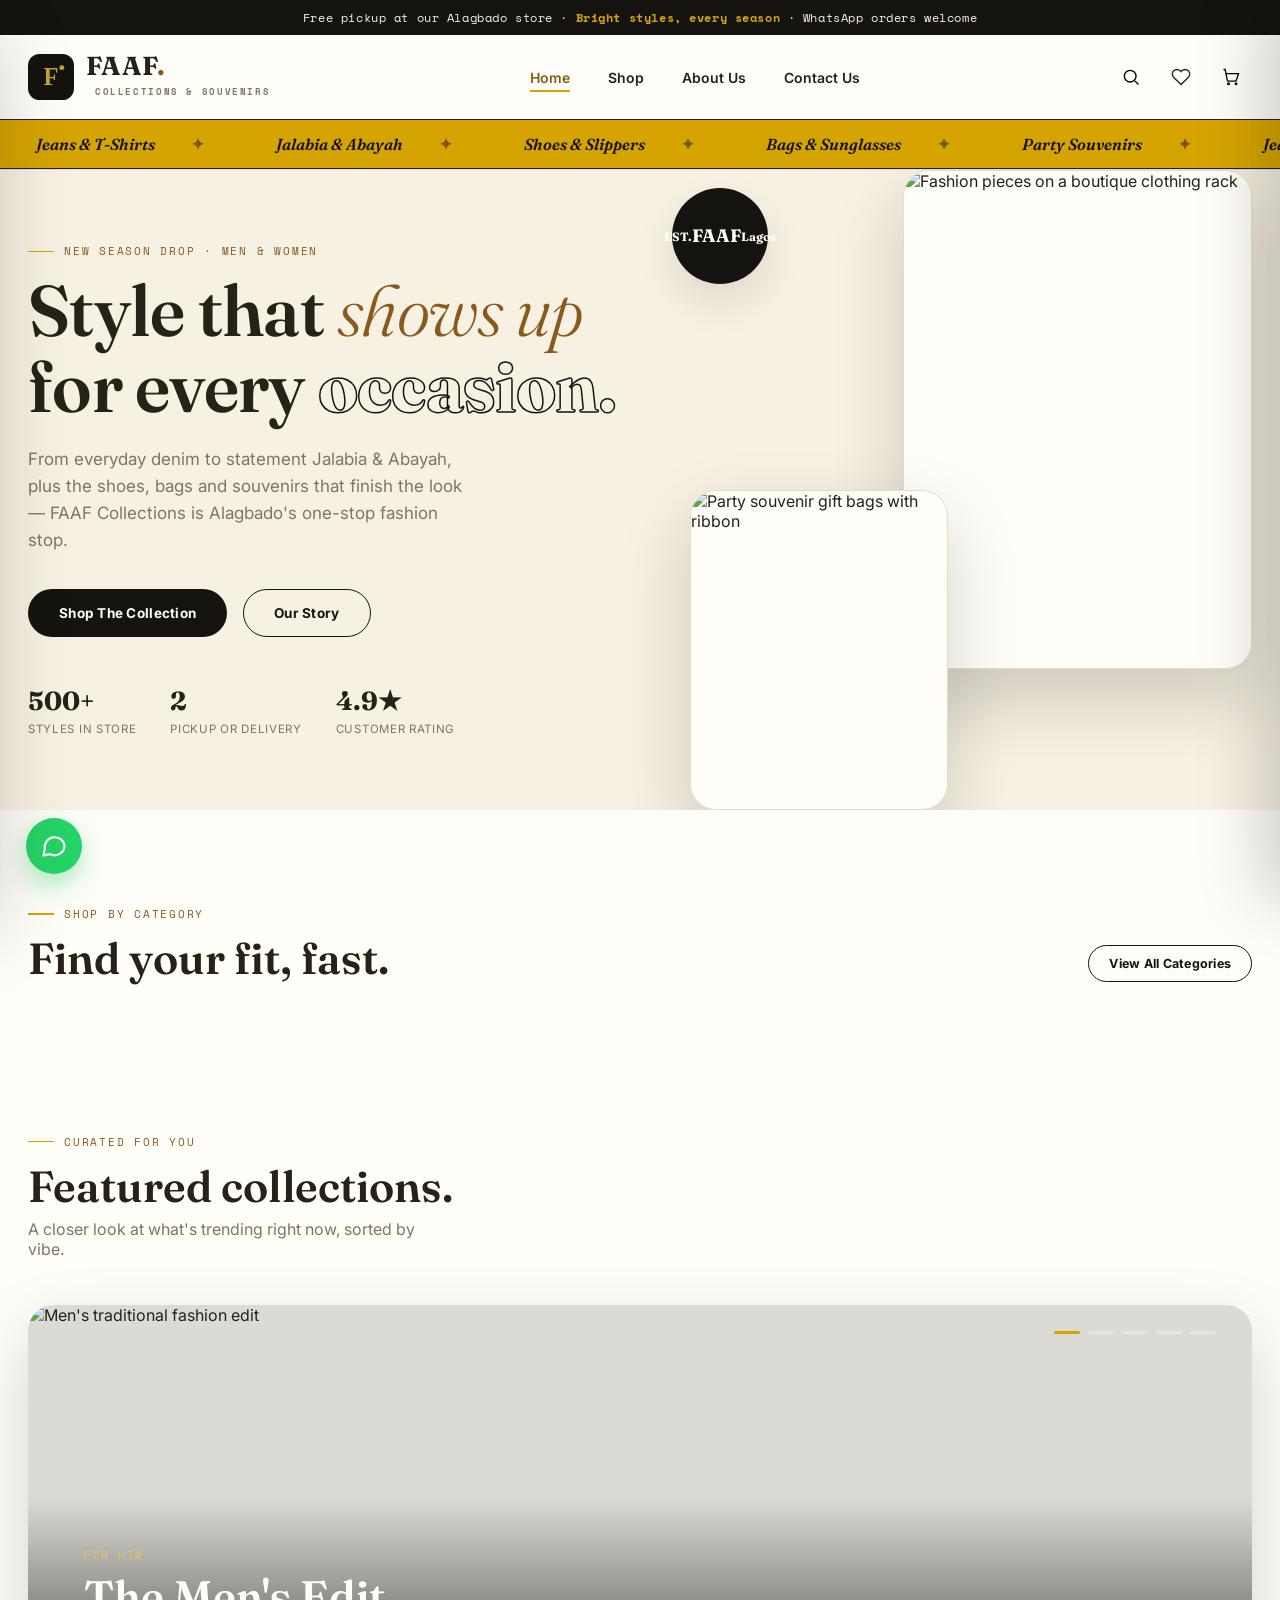
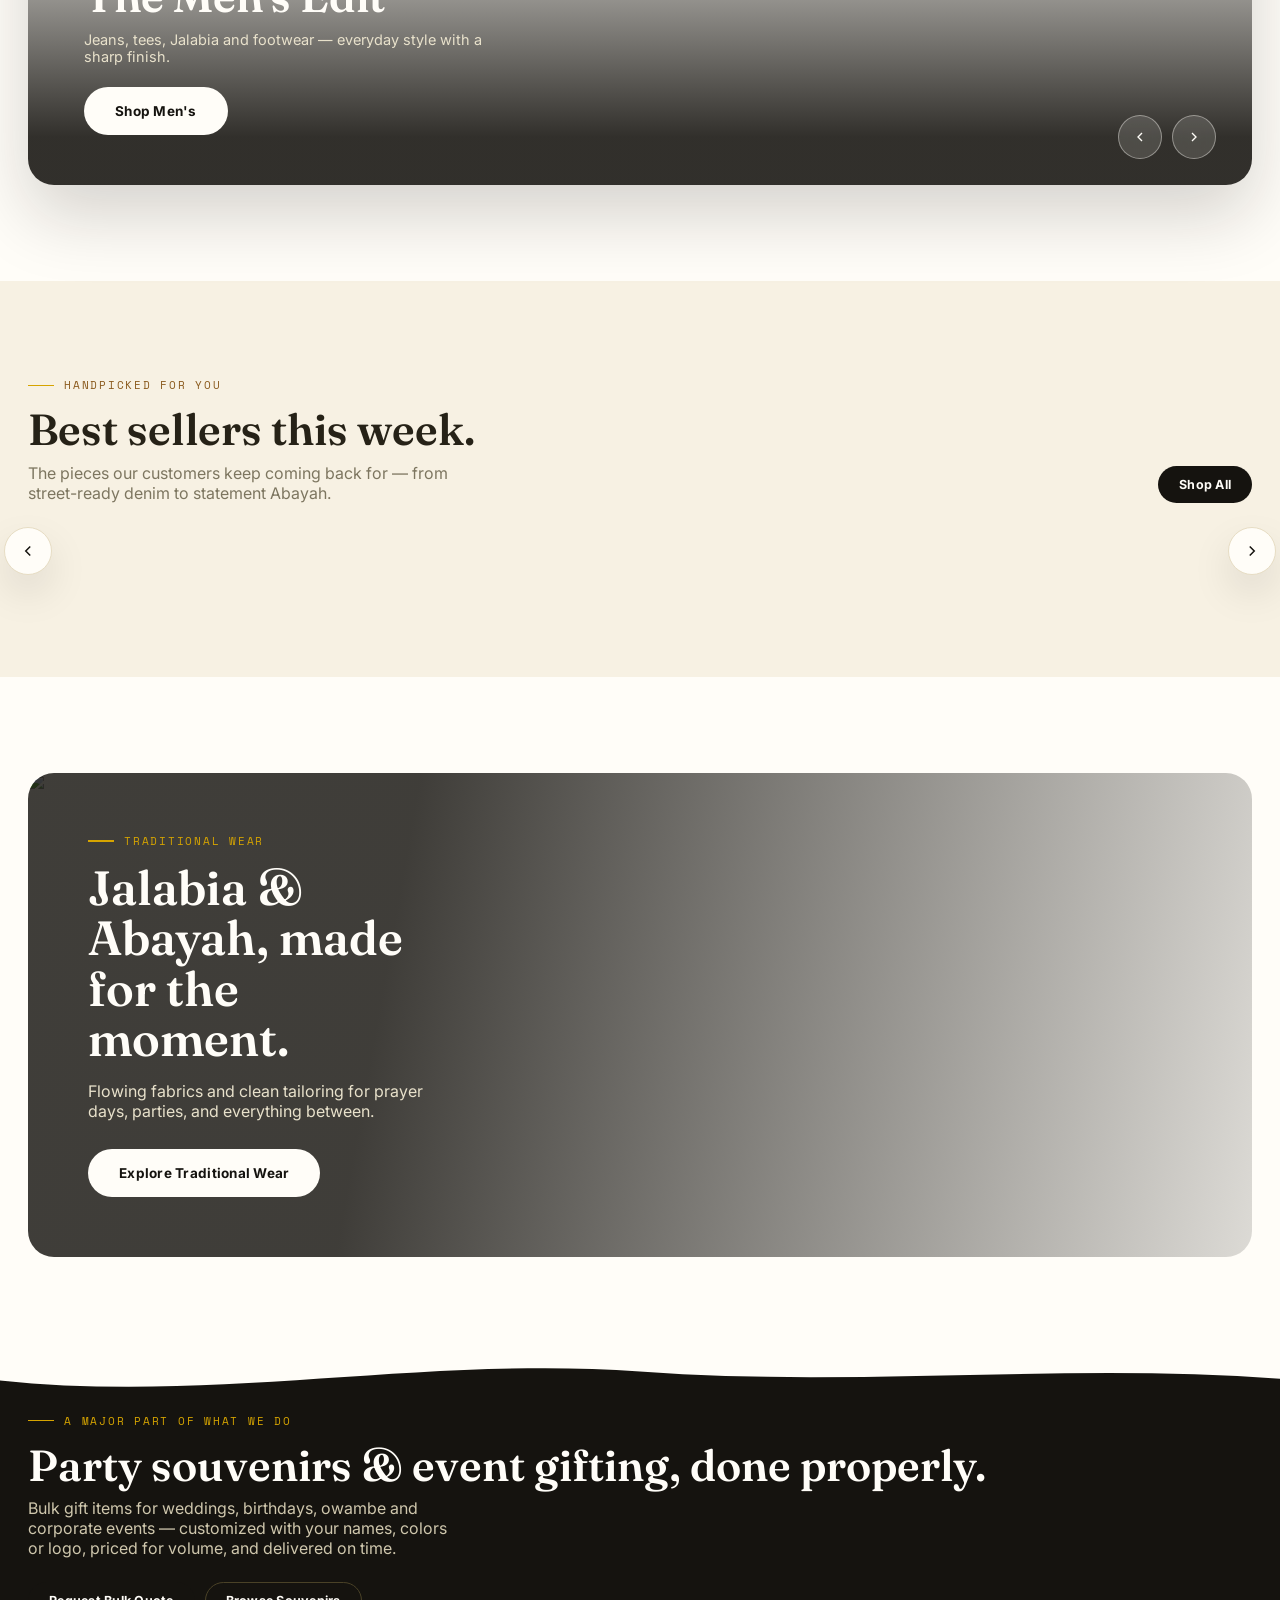
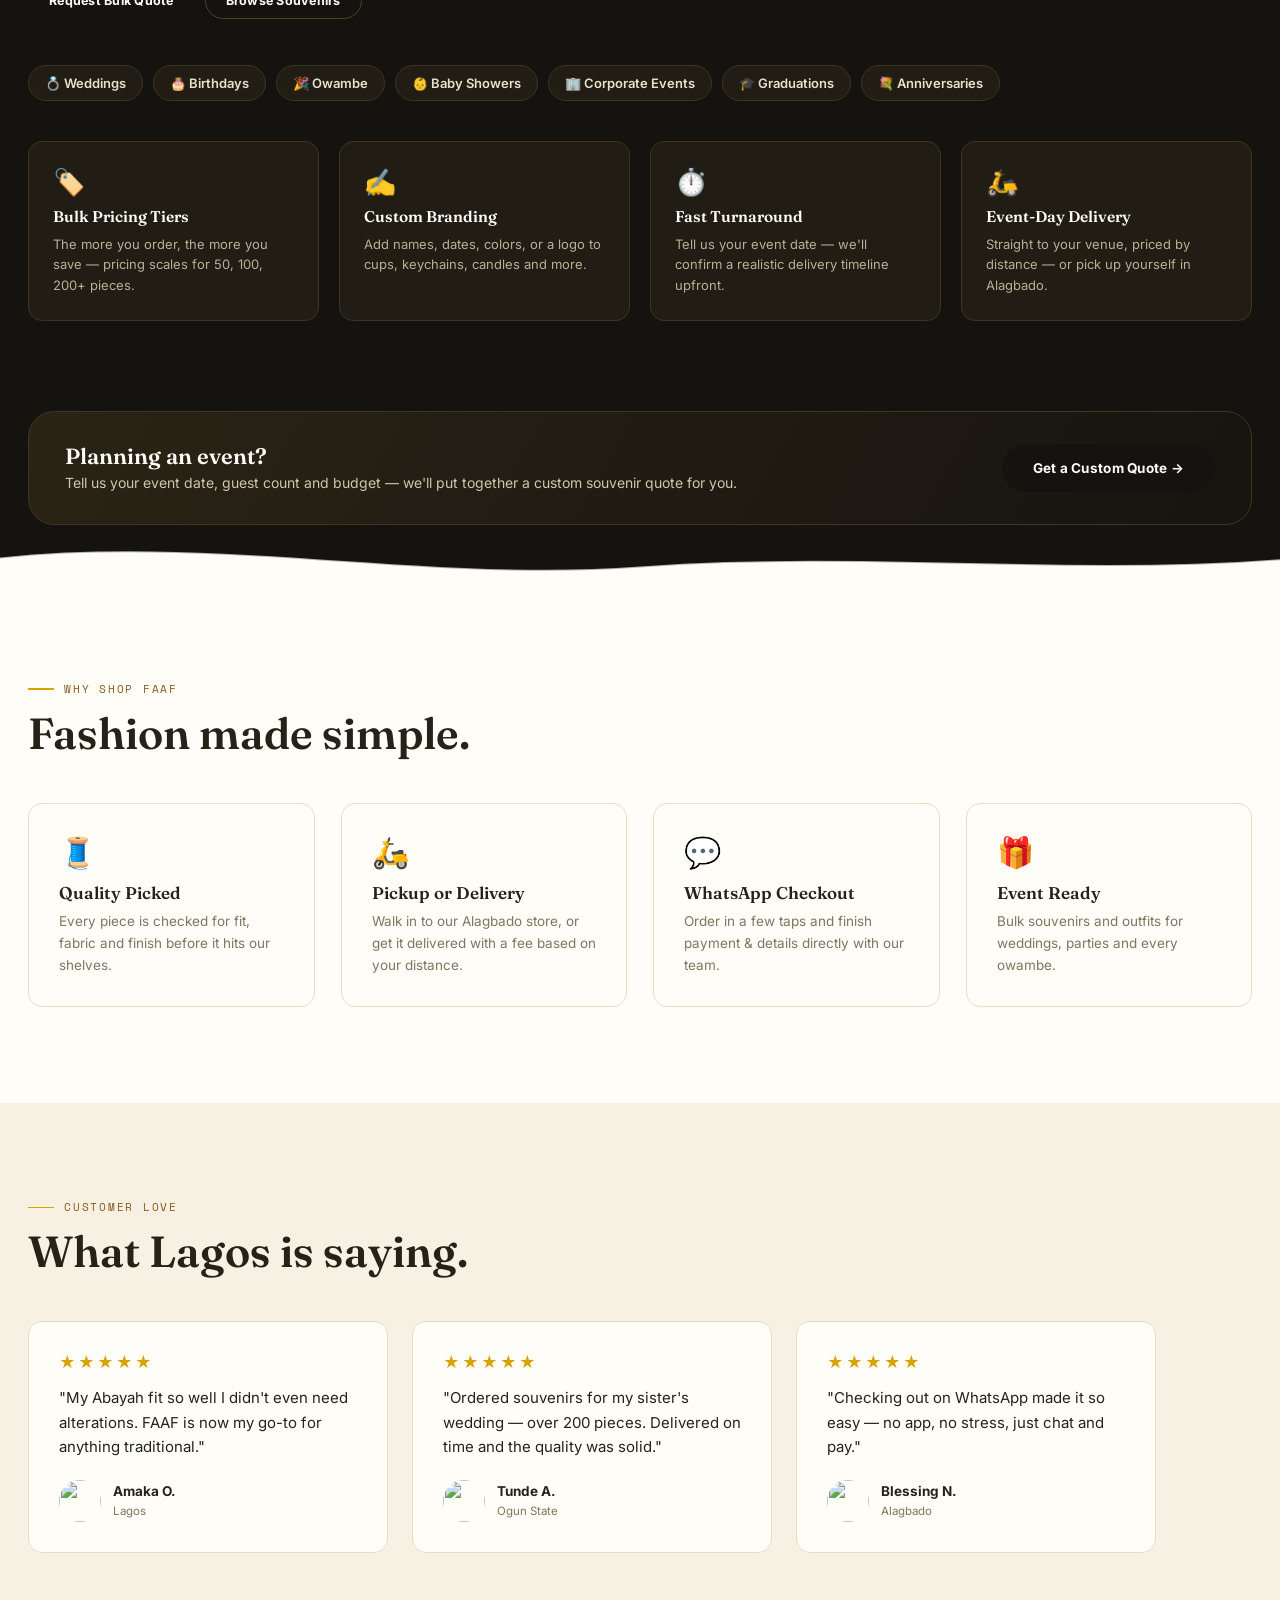
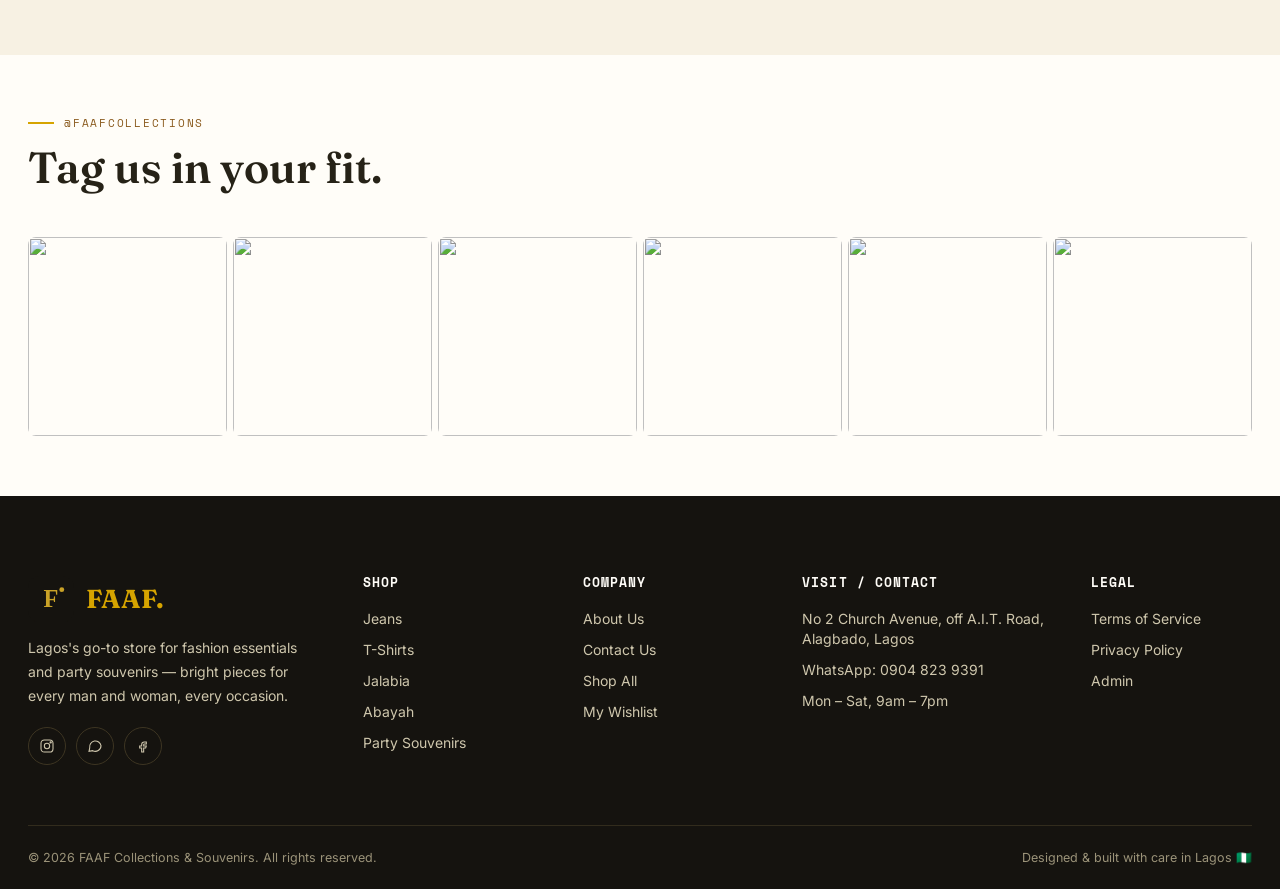
==== commit e0622949: "mmm" ====
--- a/index.html
+++ b/index.html
@@ -369,6 +369,7 @@
       prevBtn: document.querySelector('#featuredPrev'),
       nextBtn: document.querySelector('#featuredNext'),
       dotsWrap: document.querySelector('#featuredDots'),
+      autoplayMs: window.innerWidth < 760 ? 1800 : 0,
     });
     carousel?.refresh(Math.max(1, featured.length - 2));
     initTiltHover('#featuredGrid .product-card');
--- a/assets/css/style.css
+++ b/assets/css/style.css
@@ -106,7 +106,9 @@
 }
 .site-header.scrolled{box-shadow:0 6px 24px rgba(21,19,15,.07);}
 .header-row{display:flex;align-items:center;justify-content:space-between;height:84px;}
-.logo{display:flex;flex-direction:column;line-height:1;}
+.logo{display:flex;align-items:center;gap:12px;line-height:1;}
+.logo .logo-mark,.footer-logo-mark{width:46px;height:46px;object-fit:contain;flex-shrink:0;}
+.logo .logo-text{display:flex;flex-direction:column;}
 .logo .mark{font-family:var(--font-display);font-weight:700;font-size:26px;letter-spacing:.01em;}
 .logo .mark span{color:var(--gold-deep);}
 .logo .tag{font-family:var(--font-mono);font-size:9px;letter-spacing:.18em;color:var(--muted);margin-top:3px;text-transform:uppercase;}
@@ -268,7 +270,7 @@
 .product-info .price .was{font-size:13px;color:var(--muted);text-decoration:line-through;}
 
 @media(max-width:1100px){.product-grid{grid-template-columns:repeat(3,1fr);}}
-@media(max-width:760px){.product-grid{grid-template-columns:repeat(2,1fr);}.product-grid.cols-shop{gap:14px;}}
+@media(max-width:760px){.product-grid{grid-template-columns:repeat(2,1fr);}.product-grid.cols-shop{gap:14px;}.logo{gap:8px;}.logo .logo-mark,.footer-logo-mark{width:38px;height:38px;}.logo .mark{font-size:22px;}.logo .tag{font-size:8px;letter-spacing:.12em;}}
 
 /* ---------- Promo / lookbook band ---------- */
 .promo-band{
@@ -312,7 +314,7 @@
 .footer-grid ul li{margin-bottom:11px;}
 .footer-grid a{font-size:14px;color:#cfc7ad;transition:.2s;}
 .footer-grid a:hover{color:var(--gold);}
-.footer-logo{font-family:var(--font-display);font-size:26px;color:var(--white);font-weight:700;margin-bottom:14px;}
+.footer-logo{display:flex;align-items:center;gap:12px;font-family:var(--font-display);font-size:26px;color:var(--white);font-weight:700;margin-bottom:14px;}
 .footer-logo span{color:var(--gold);}
 .footer-bottom{display:flex;justify-content:space-between;align-items:center;padding:24px 0;font-size:12.5px;color:#9b9379;flex-wrap:wrap;gap:10px;}
 .social-row{display:flex;gap:10px;}
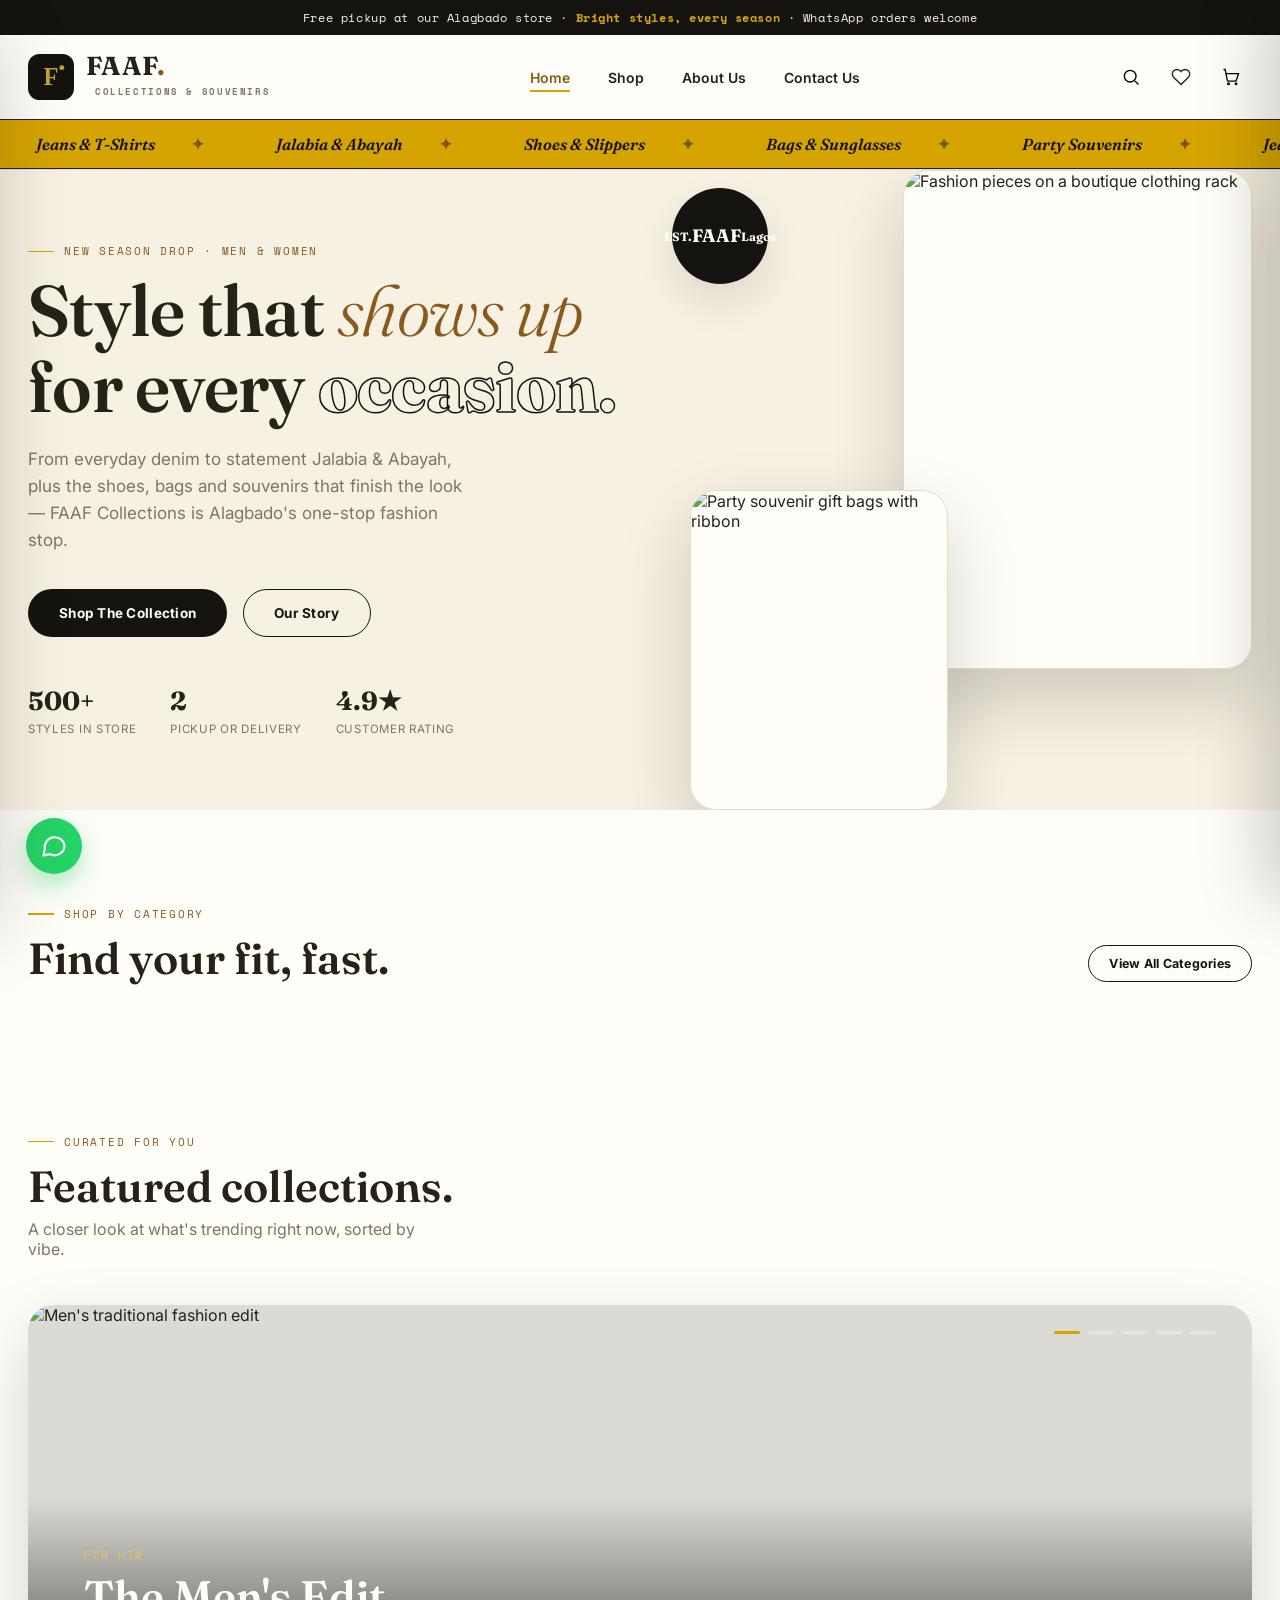
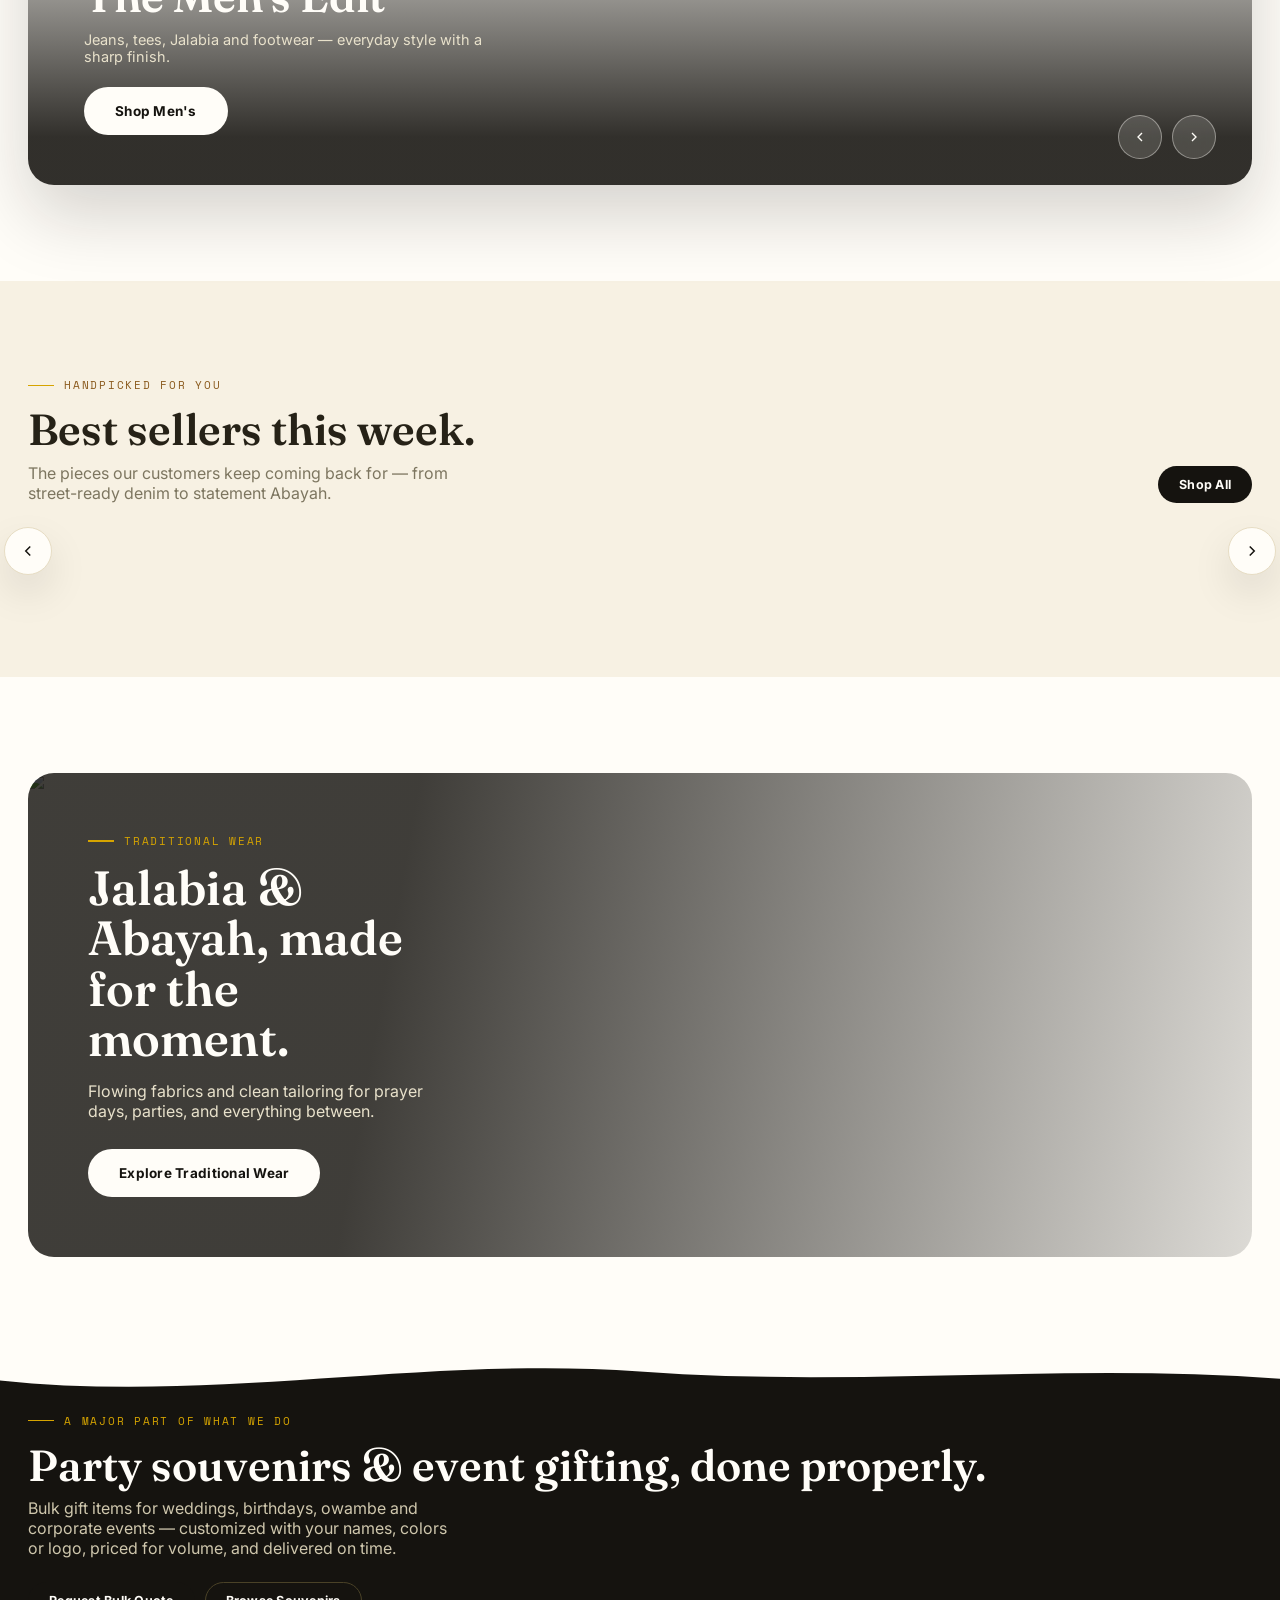
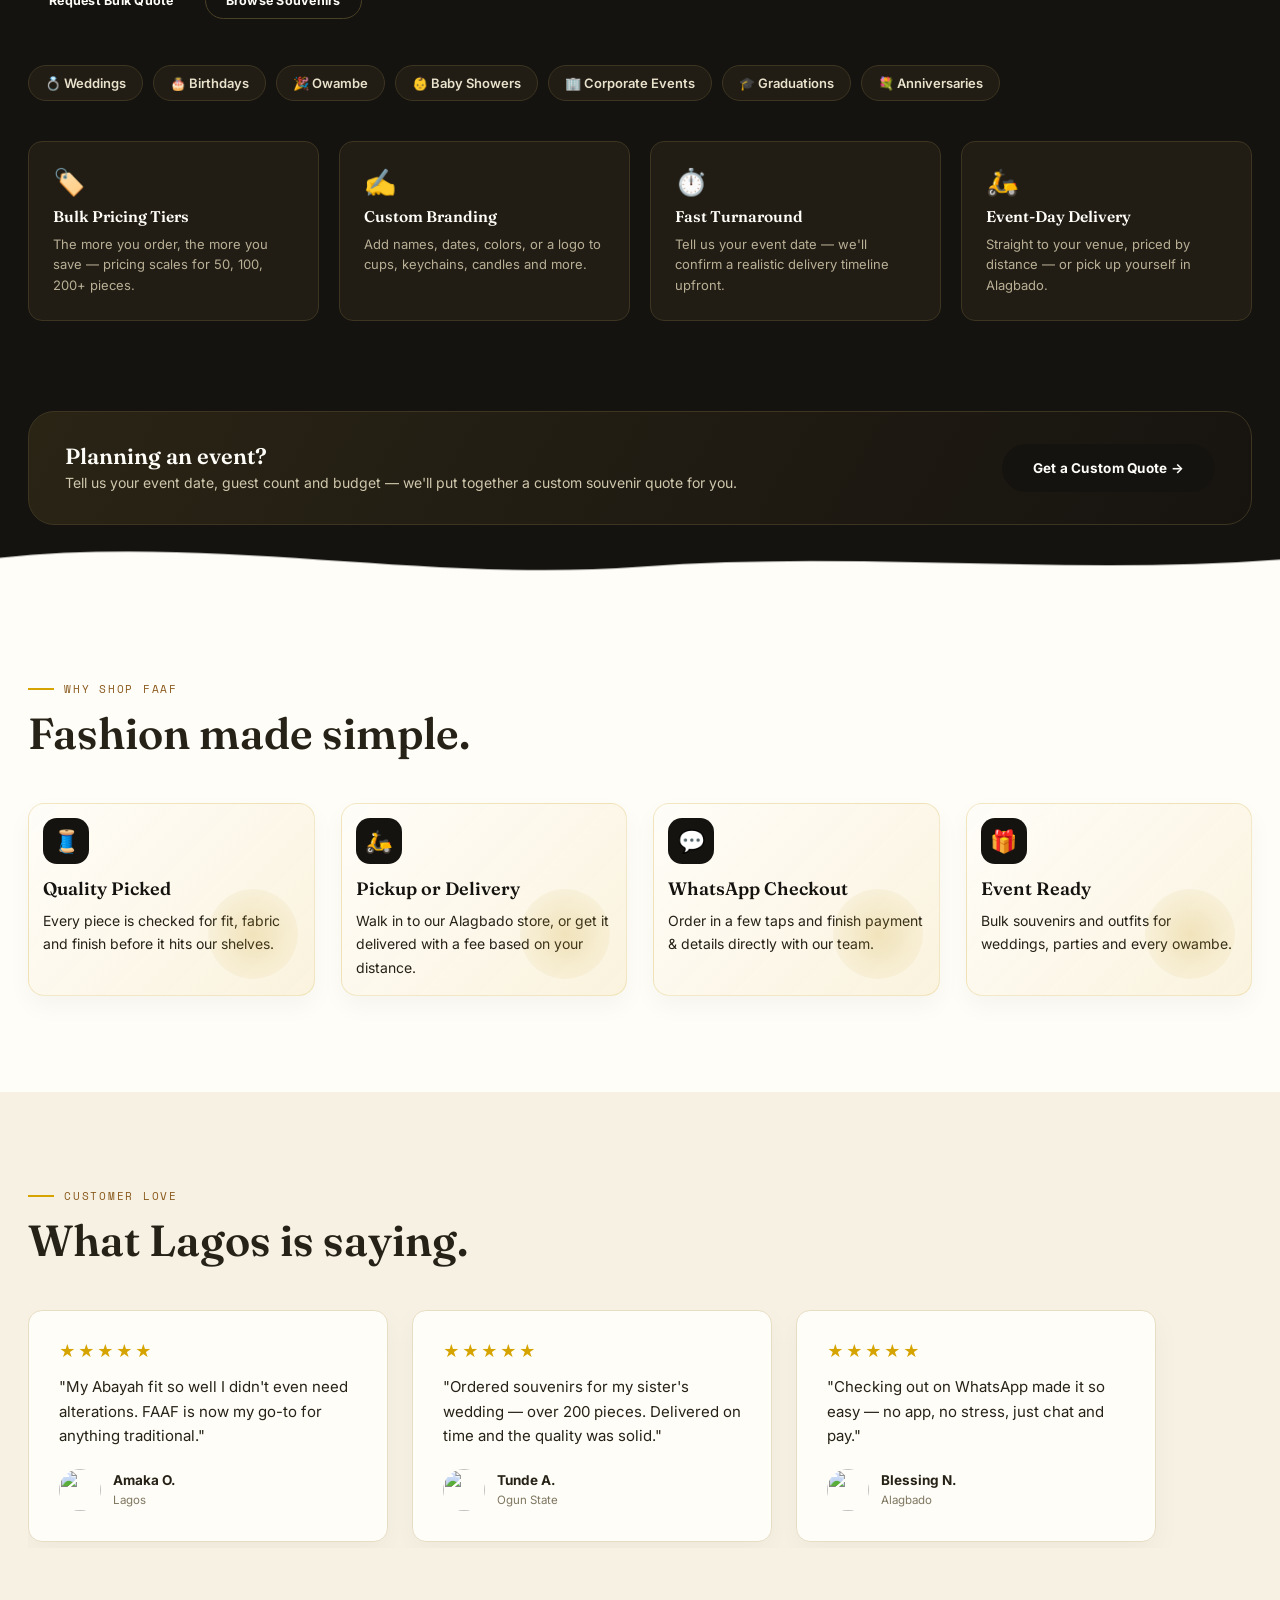
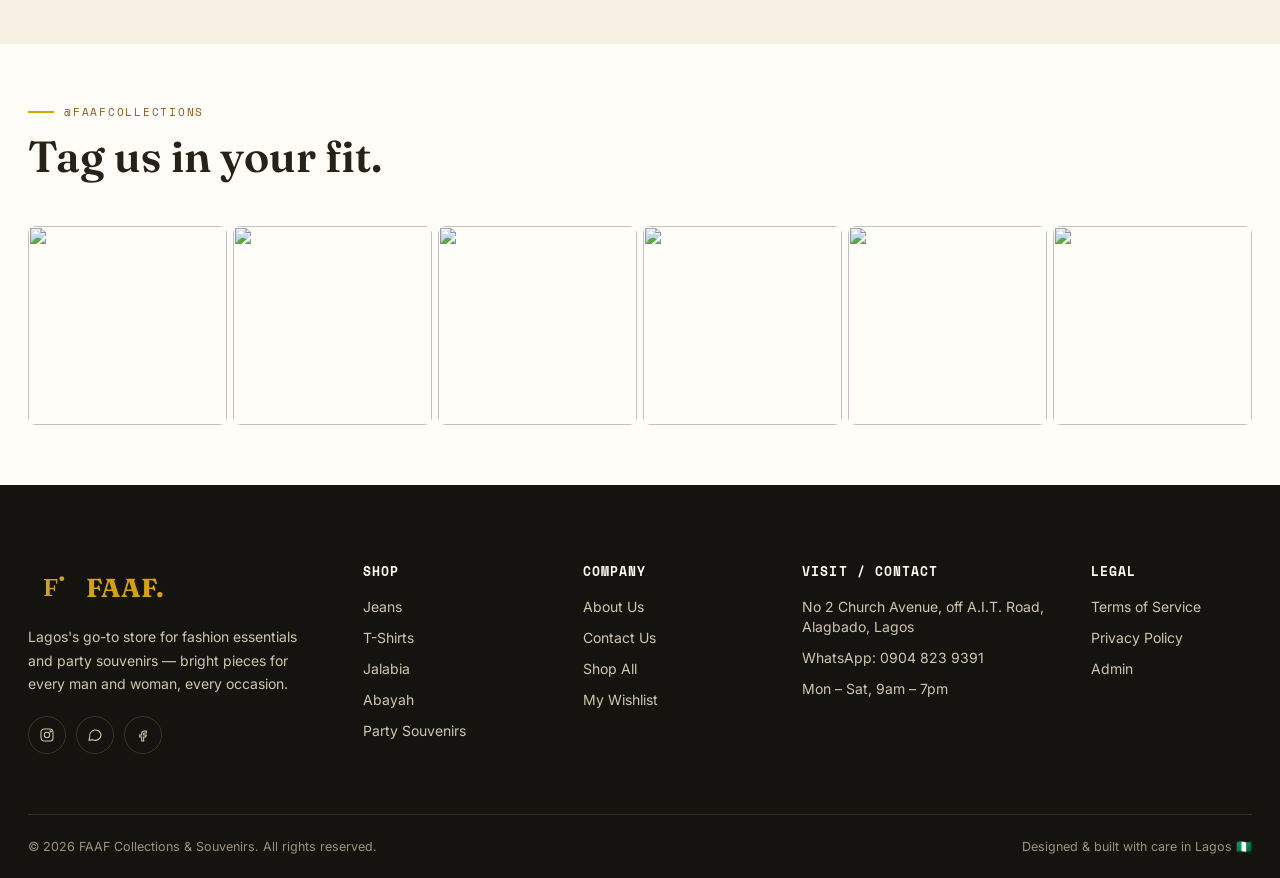
==== commit 83f39fd6: "nnnn" ====
--- a/index.html
+++ b/index.html
@@ -244,25 +244,25 @@
       </div>
     </div>
     <div class="product-grid reveal stagger-grid" style="grid-template-columns:repeat(4,1fr);">
-      <div class="t-card" style="flex:none;">
-        <div style="font-size:30px;margin-bottom:14px;">🧵</div>
-        <h3 style="font-size:17px;margin-bottom:8px;">Quality Picked</h3>
-        <p style="font-size:13.5px;color:var(--muted);">Every piece is checked for fit, fabric and finish before it hits our shelves.</p>
-      </div>
-      <div class="t-card" style="flex:none;">
-        <div style="font-size:30px;margin-bottom:14px;">🛵</div>
-        <h3 style="font-size:17px;margin-bottom:8px;">Pickup or Delivery</h3>
-        <p style="font-size:13.5px;color:var(--muted);">Walk in to our Alagbado store, or get it delivered with a fee based on your distance.</p>
-      </div>
-      <div class="t-card" style="flex:none;">
-        <div style="font-size:30px;margin-bottom:14px;">💬</div>
-        <h3 style="font-size:17px;margin-bottom:8px;">WhatsApp Checkout</h3>
-        <p style="font-size:13.5px;color:var(--muted);">Order in a few taps and finish payment &amp; details directly with our team.</p>
-      </div>
-      <div class="t-card" style="flex:none;">
-        <div style="font-size:30px;margin-bottom:14px;">🎁</div>
-        <h3 style="font-size:17px;margin-bottom:8px;">Event Ready</h3>
-        <p style="font-size:13.5px;color:var(--muted);">Bulk souvenirs and outfits for weddings, parties and every owambe.</p>
+      <div class="mobile-feature-card">
+        <div class="icon-badge">🧵</div>
+        <h3>Quality Picked</h3>
+        <p>Every piece is checked for fit, fabric and finish before it hits our shelves.</p>
+      </div>
+      <div class="mobile-feature-card">
+        <div class="icon-badge">🛵</div>
+        <h3>Pickup or Delivery</h3>
+        <p>Walk in to our Alagbado store, or get it delivered with a fee based on your distance.</p>
+      </div>
+      <div class="mobile-feature-card">
+        <div class="icon-badge">💬</div>
+        <h3>WhatsApp Checkout</h3>
+        <p>Order in a few taps and finish payment &amp; details directly with our team.</p>
+      </div>
+      <div class="mobile-feature-card">
+        <div class="icon-badge">🎁</div>
+        <h3>Event Ready</h3>
+        <p>Bulk souvenirs and outfits for weddings, parties and every owambe.</p>
       </div>
     </div>
   </div>
--- a/assets/css/style.css
+++ b/assets/css/style.css
@@ -270,7 +270,21 @@
 .product-info .price .was{font-size:13px;color:var(--muted);text-decoration:line-through;}
 
 @media(max-width:1100px){.product-grid{grid-template-columns:repeat(3,1fr);}}
-@media(max-width:760px){.product-grid{grid-template-columns:repeat(2,1fr);}.product-grid.cols-shop{gap:14px;}.logo{gap:8px;}.logo .logo-mark,.footer-logo-mark{width:38px;height:38px;}.logo .mark{font-size:22px;}.logo .tag{font-size:8px;letter-spacing:.12em;}}
+@media(max-width:760px){
+  .product-grid{grid-template-columns:1fr;gap:14px;}
+  .product-grid.cols-shop{gap:14px;}
+  .t-card{flex:0 0 100%;width:100%;min-width:0;padding:22px;}
+  .mobile-feature-card{min-height:auto;padding:12px 12px 14px;border-radius:14px;}
+  .mobile-feature-card .icon-badge{width:36px;height:36px;font-size:16px;margin-bottom:8px;}
+  .mobile-feature-card h3{font-size:16px;}
+  .mobile-feature-card p{font-size:13.5px;line-height:1.6;}
+  .section{padding:64px 0;}
+  .section-tight{padding:48px 0;}
+  .logo{gap:8px;}
+  .logo .logo-mark,.footer-logo-mark{width:38px;height:38px;}
+  .logo .mark{font-size:22px;}
+  .logo .tag{font-size:8px;letter-spacing:.12em;}
+}
 
 /* ---------- Promo / lookbook band ---------- */
 .promo-band{
@@ -288,8 +302,32 @@
 .testimonial-track::-webkit-scrollbar{display:none;}
 .t-card{
   flex:0 0 360px;scroll-snap-align:start;background:var(--white);border:1px solid var(--border);
-  border-radius:var(--radius);padding:30px;
-}
+  border-radius:var(--radius);padding:30px;box-shadow:0 10px 30px rgba(21,19,15,.04);
+}
+
+.mobile-feature-card{
+  position:relative;overflow:hidden;border-radius:16px;padding:14px 14px 16px;min-height:150px;
+  background:linear-gradient(135deg, rgba(255,253,248,0.98), rgba(250,242,220,0.95));
+  border:1px solid rgba(201,162,39,.22);box-shadow:0 10px 24px rgba(21,19,15,.04);
+}
+.mobile-feature-card::before{
+  content:'';position:absolute;inset:auto 16px 16px auto;width:90px;height:90px;border-radius:50%;
+  background:radial-gradient(circle, rgba(201,162,39,.22), rgba(201,162,39,0));
+  pointer-events:none;
+}
+.mobile-feature-card .icon-badge{
+  width:46px;height:46px;border-radius:14px;display:flex;align-items:center;justify-content:center;
+  background:var(--black);color:var(--white);font-size:22px;margin-bottom:16px;
+}
+.mobile-feature-card h3{font-size:18px;margin:0 0 10px;color:var(--black);}
+.mobile-feature-card p{font-size:14px;line-height:1.68;color:var(--text);margin:0;}
+
+.mobile-feature-card.dark{
+  background:linear-gradient(135deg, rgba(35,30,24,.96), rgba(58,49,33,.95));
+  border-color:rgba(201,162,39,.28);
+}
+.mobile-feature-card.dark h3{color:var(--white);}
+.mobile-feature-card.dark p{color:#d8d0bc;}
 .t-card .stars{color:var(--gold);letter-spacing:2px;margin-bottom:14px;}
 .t-card p{font-size:15px;line-height:1.65;color:var(--text);}
 .t-card .who{display:flex;align-items:center;gap:12px;margin-top:20px;}
